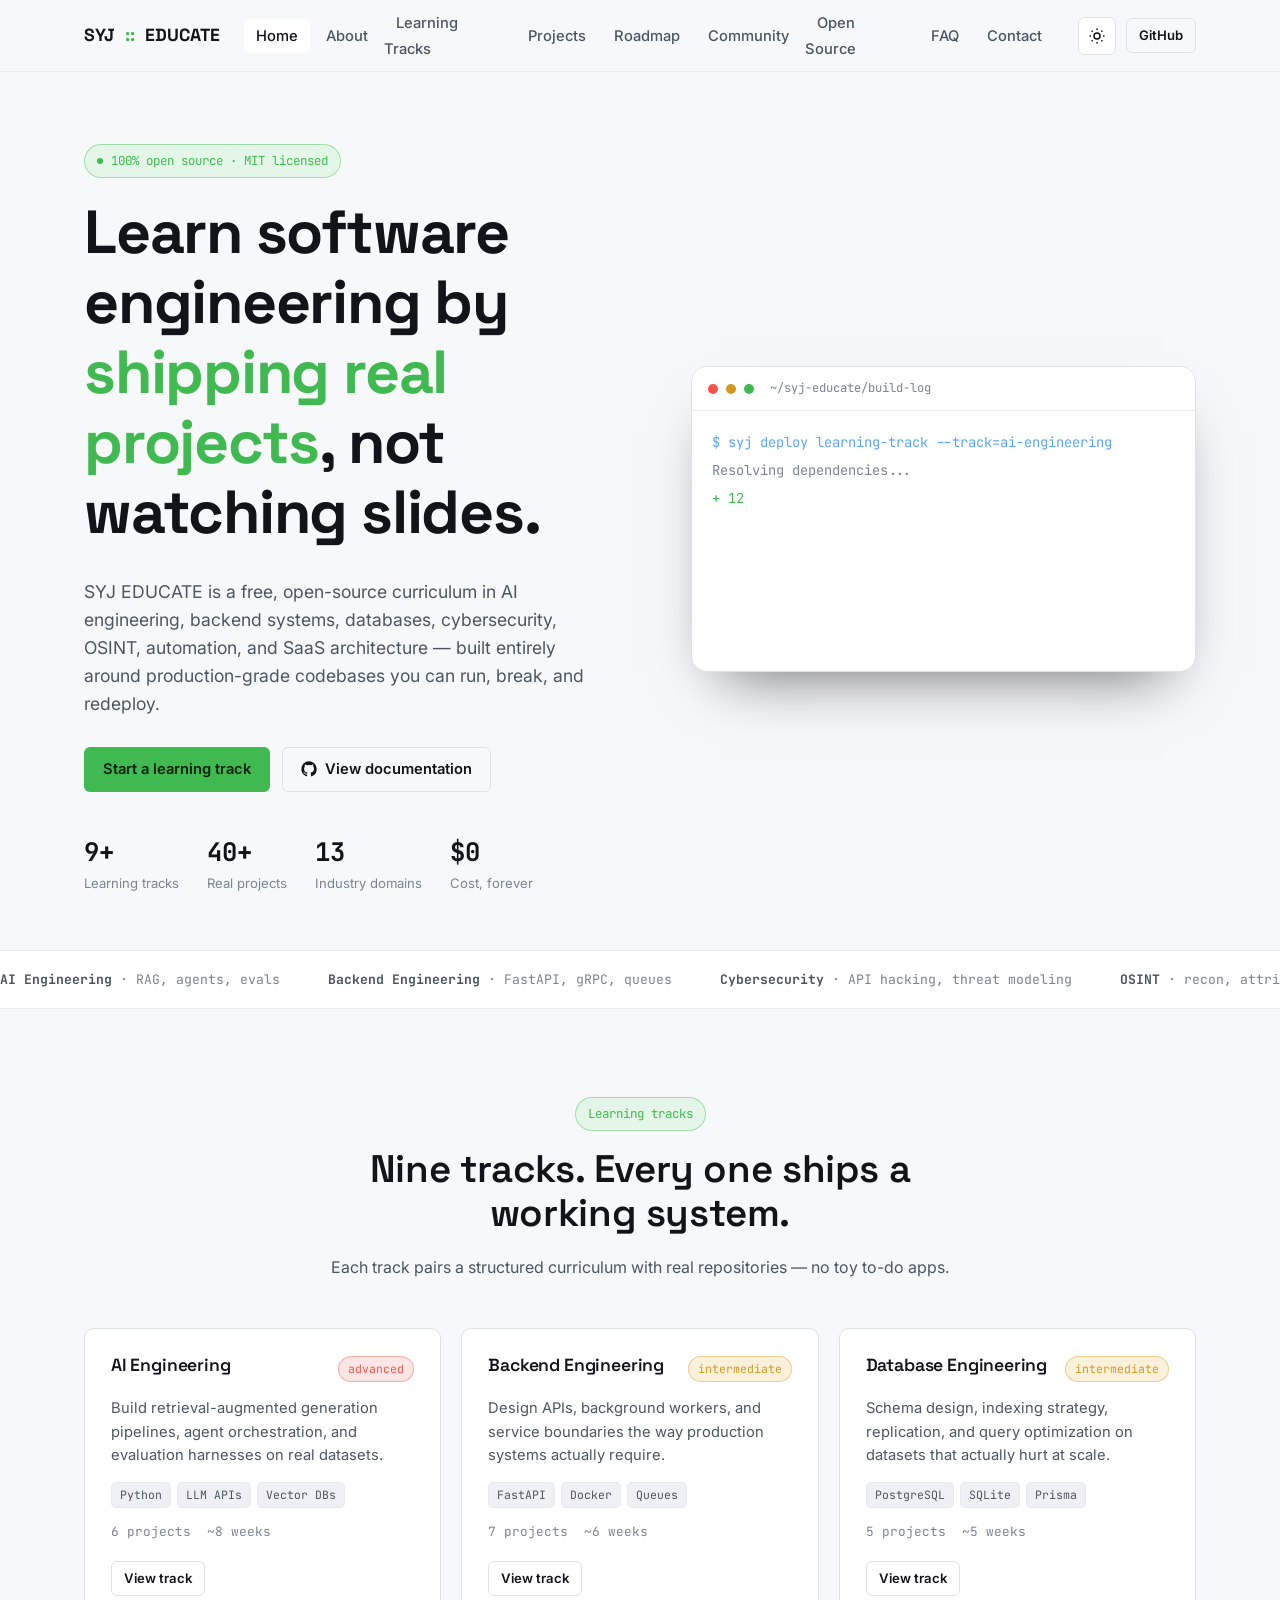
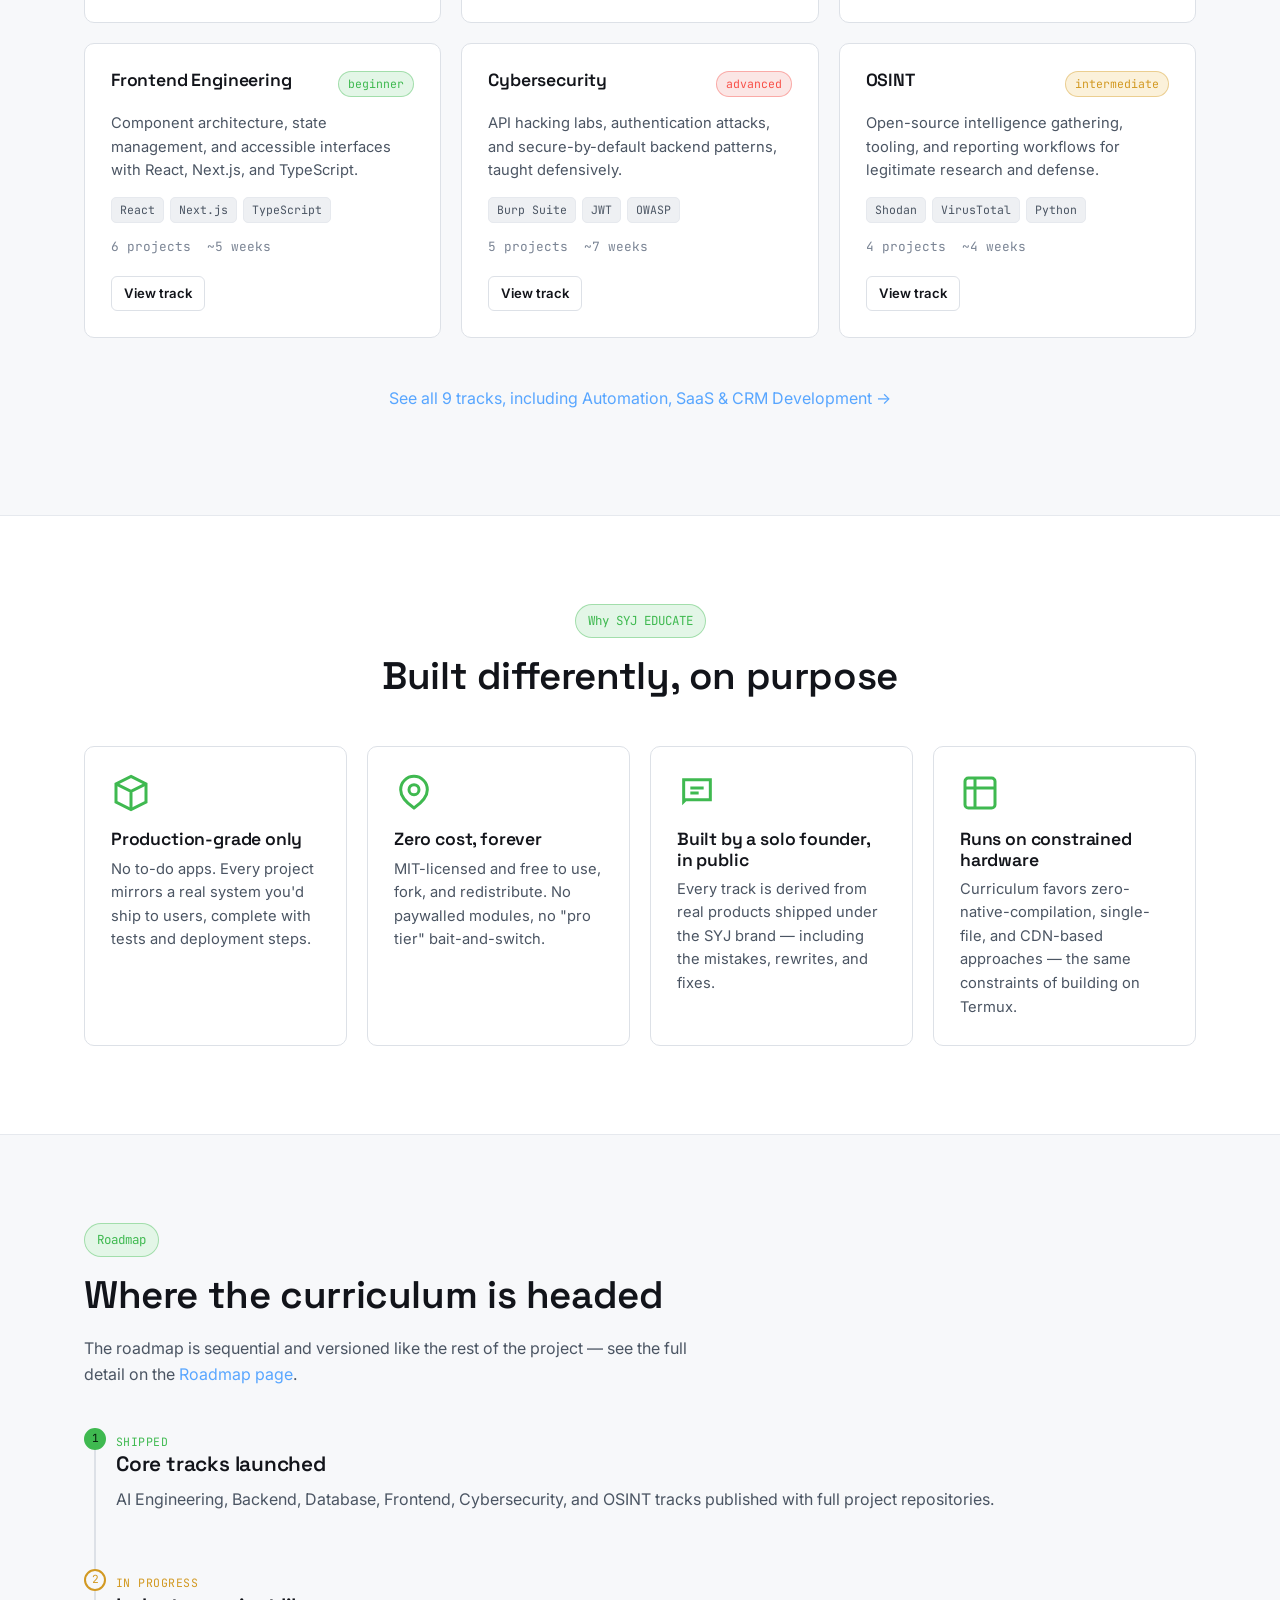
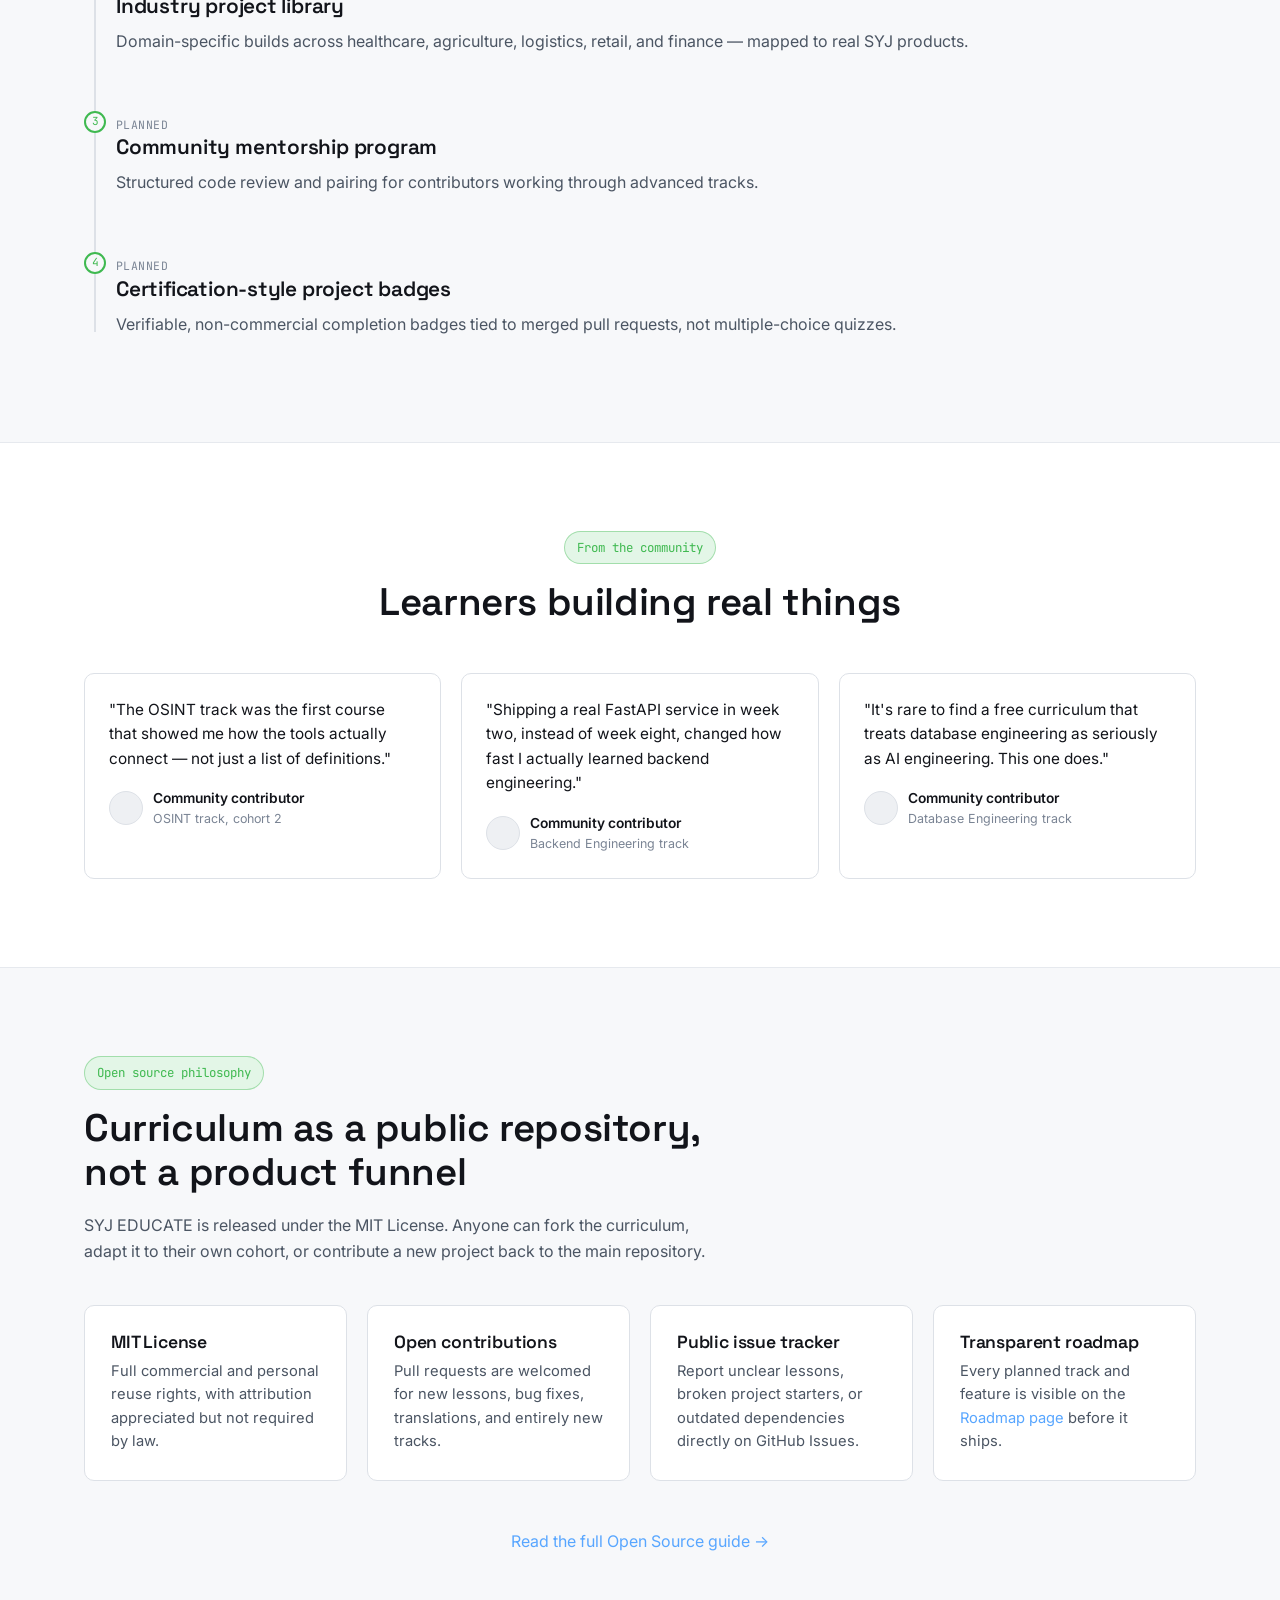
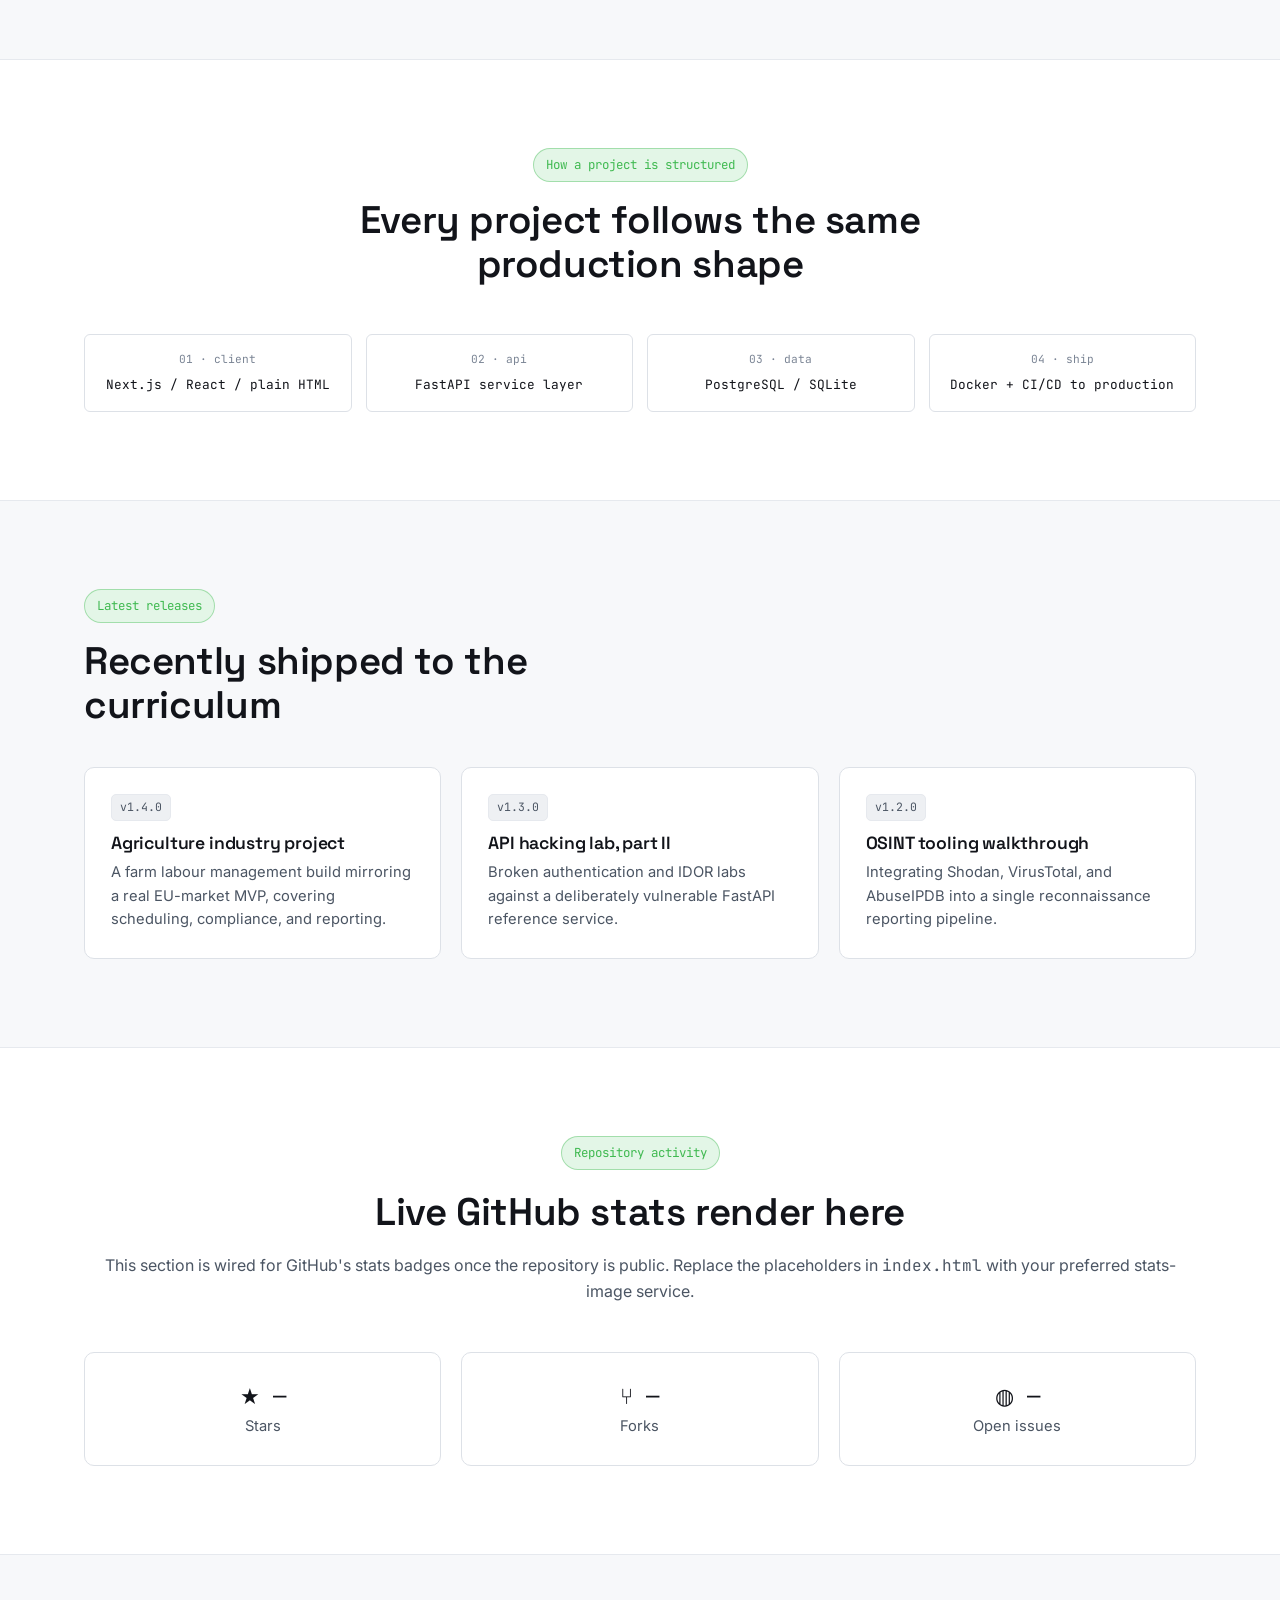
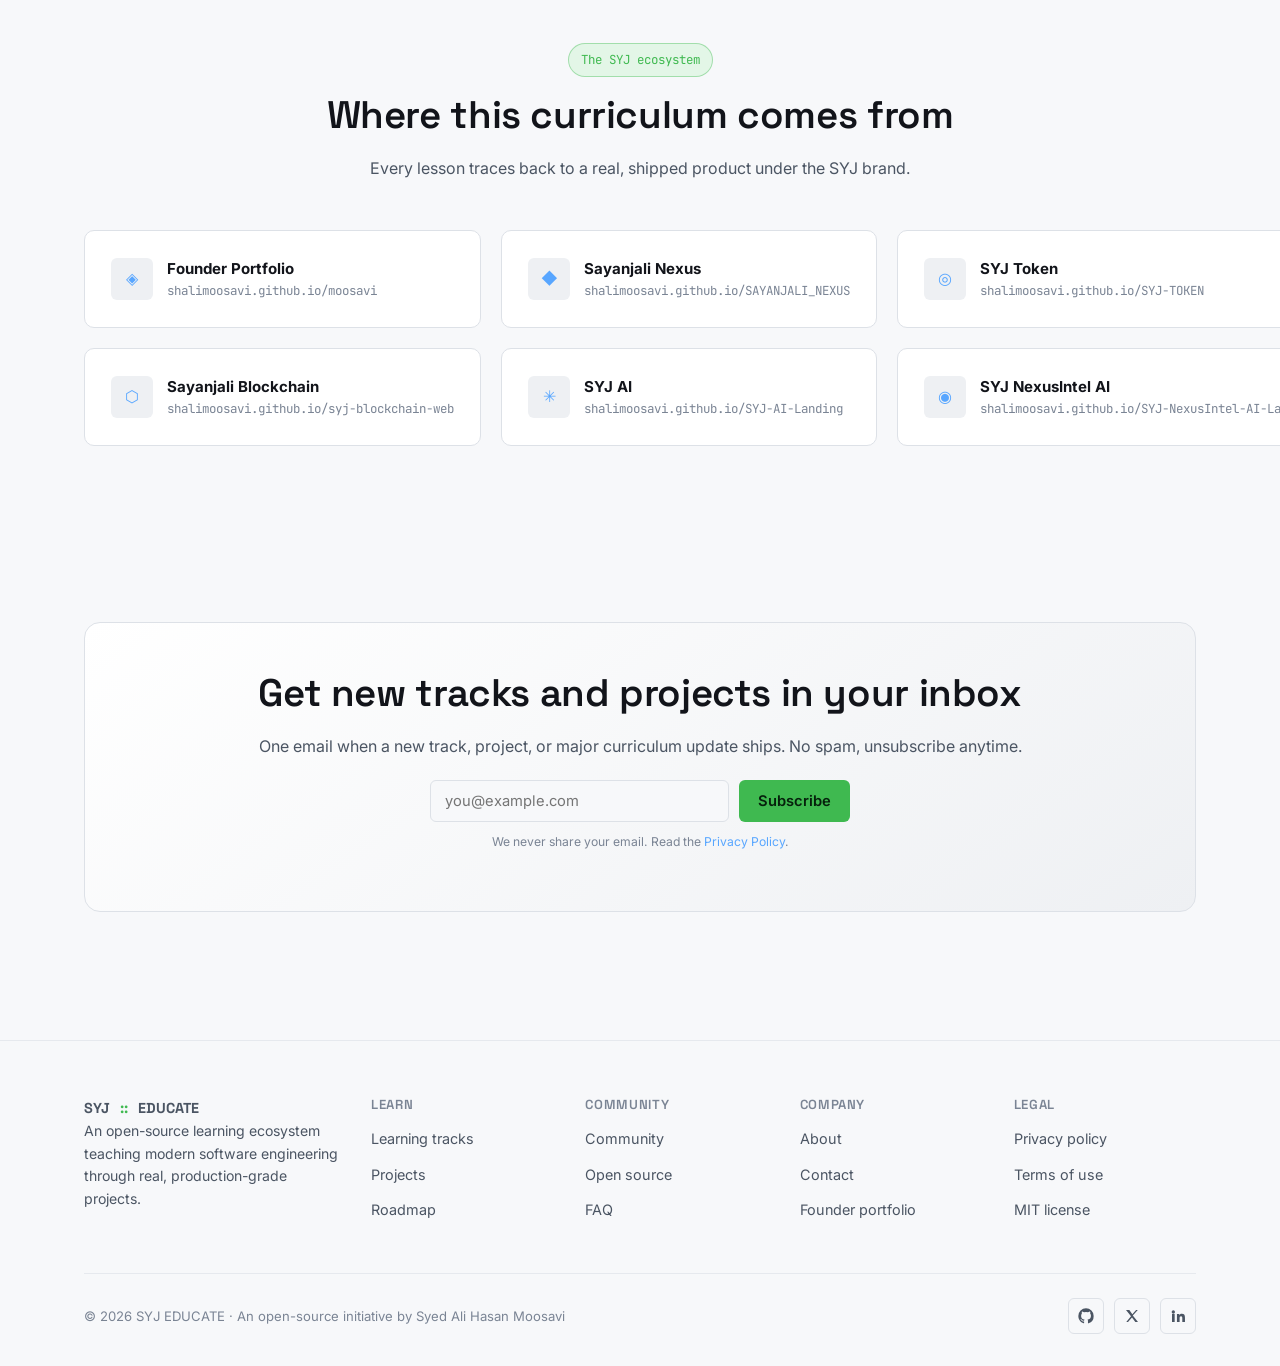
==== index.html @ 066eefa9 "Release v0.3.0 - Production website" ====
<!DOCTYPE html>
<html lang="en">
<head>
<meta charset="UTF-8">
<meta name="viewport" content="width=device-width, initial-scale=1.0">
<meta name="google-site-verification" content="RhRpM-kPpzv-uHKu5XET8z_0lpO1PIuzYQjgypyHrho" />
<title>SYJ EDUCATE — Learn Software Engineering by Building Real Projects</title>
<meta name="description" content="SYJ EDUCATE is a free, open-source learning ecosystem teaching AI engineering, backend development, databases, cybersecurity, OSINT, automation, and SaaS architecture through production-grade projects — not toy tutorials.">
<meta name="keywords" content="learn software engineering, open source education, AI engineering course, backend development tutorial, OSINT training, cybersecurity learning path, SaaS architecture, build real projects, FastAPI course, free developer education, SYJ Educate">
<meta name="author" content="Syed Ali Hasan Moosavi">
<meta name="robots" content="index, follow, max-image-preview:large">
<link rel="canonical" href="https://shalimoosavi.github.io/SYJ-EDU/">

<!-- Open Graph -->
<meta property="og:type" content="website">
<meta property="og:site_name" content="SYJ EDUCATE">
<meta property="og:title" content="SYJ EDUCATE — Learn Software Engineering by Building Real Projects">
<meta property="og:description" content="A free, open-source learning ecosystem teaching AI engineering, backend, databases, cybersecurity, OSINT, and SaaS development through production-grade projects.">
<meta property="og:url" content="https://shalimoosavi.github.io/SYJ-EDU/">
<meta property="og:image" content="https://shalimoosavi.github.io/SYJ-EDU/images/og-cover.png">
<meta property="og:image:width" content="1200">
<meta property="og:image:height" content="630">
<meta property="og:locale" content="en_US">

<!-- Twitter -->
<meta name="twitter:card" content="summary_large_image">
<meta name="twitter:title" content="SYJ EDUCATE — Learn Software Engineering by Building Real Projects">
<meta name="twitter:description" content="Free, open-source learning tracks in AI engineering, backend, cybersecurity, OSINT, and SaaS — taught through real production projects.">
<meta name="twitter:image" content="https://shalimoosavi.github.io/SYJ-EDU/images/og-cover.png">
<meta name="twitter:site" content="@SHAliMoosavi">
<meta name="twitter:creator" content="@SHAliMoosavi">

<!-- Icons / manifest -->
<link rel="icon" href="/favicon.ico" sizes="any">
<link rel="icon" href="/icons/icon.svg" type="image/svg+xml">
<link rel="apple-touch-icon" href="/icons/apple-touch-icon.png">
<link rel="manifest" href="/site.webmanifest">
<meta name="theme-color" content="#12141a">

<!-- Fonts -->
<link rel="preconnect" href="https://fonts.googleapis.com">
<link rel="preconnect" href="https://fonts.gstatic.com" crossorigin>
<link rel="stylesheet" href="https://fonts.googleapis.com/css2?family=Space+Grotesk:wght@500;600;700&family=Inter:wght@400;500;600&family=JetBrains+Mono:wght@400;500;700&display=swap">

<link rel="preload" as="style" href="/css/main.css">
<link rel="stylesheet" href="/css/main.css">

<!-- Schema.org: Organization -->
<script type="application/ld+json">
{
  "@context": "https://schema.org",
  "@type": "Organization",
  "@id": "https://shalimoosavi.github.io/SYJ-EDU/#organization",
  "name": "SYJ EDUCATE",
  "url": "https://shalimoosavi.github.io/SYJ-EDU/",
  "logo": "https://shalimoosavi.github.io/SYJ-EDU/icons/icon.svg",
  "sameAs": [
    "https://github.com/SHalimoosavi/SYJ-EDU",
    "https://github.com/SHalimoosavi",
    "https://x.com/SHAliMoosavi",
    "https://www.linkedin.com/in/shalimoosavi"
  ],
  "founder": {
    "@type": "Person",
    "name": "Syed Ali Hasan Moosavi"
  }
}
</script>

<!-- Schema.org: WebSite + SearchAction -->
<script type="application/ld+json">
{
  "@context": "https://schema.org",
  "@type": "WebSite",
  "@id": "https://shalimoosavi.github.io/SYJ-EDU/#website",
  "url": "https://shalimoosavi.github.io/SYJ-EDU/",
  "name": "SYJ EDUCATE",
  "description": "Open-source learning ecosystem teaching modern software engineering through real, production-grade projects.",
  "publisher": { "@id": "https://shalimoosavi.github.io/SYJ-EDU/#organization" },
  "potentialAction": {
    "@type": "SearchAction",
    "target": "https://shalimoosavi.github.io/SYJ-EDU/projects.html?q={search_term_string}",
    "query-input": "required name=search_term_string"
  }
}
</script>

<!-- Schema.org: EducationalOrganization -->
<script type="application/ld+json">
{
  "@context": "https://schema.org",
  "@type": "EducationalOrganization",
  "name": "SYJ EDUCATE",
  "url": "https://shalimoosavi.github.io/SYJ-EDU/",
  "description": "Free, open-source software engineering curriculum covering AI engineering, backend development, databases, cybersecurity, OSINT, automation, and SaaS architecture.",
  "sameAs": ["https://github.com/SHalimoosavi/SYJ-EDU"]
}
</script>

<!-- Schema.org: SoftwareApplication (the open-source project itself) -->
<script type="application/ld+json">
{
  "@context": "https://schema.org",
  "@type": "SoftwareApplication",
  "name": "SYJ Educate",
  "applicationCategory": "EducationalApplication",
  "operatingSystem": "Web",
  "url": "https://shalimoosavi.github.io/SYJ-EDU/",
  "license": "https://github.com/SHalimoosavi/SYJ-EDU/blob/main/LICENSE",
  "offers": { "@type": "Offer", "price": "0", "priceCurrency": "USD" },
  "isAccessibleForFree": true
}
</script>

<!-- Schema.org: BreadcrumbList -->
<script type="application/ld+json">
{
  "@context": "https://schema.org",
  "@type": "BreadcrumbList",
  "itemListElement": [
    { "@type": "ListItem", "position": 1, "name": "Home", "item": "https://shalimoosavi.github.io/SYJ-EDU/" }
  ]
}
</script>
</head>
<body>
<a href="#main" class="skip-link">Skip to content</a>

<header class="site-header">
  <div class="container nav-inner">
    <a href="index.html" class="brand">SYJ<span class="dot">::</span>EDUCATE</a>
    <nav aria-label="Primary">
      <ul class="nav-links">
        <li><a href="index.html" aria-current="page">Home</a></li>
        <li><a href="about.html">About</a></li>
        <li><a href="tracks.html">Learning Tracks</a></li>
        <li><a href="projects.html">Projects</a></li>
        <li><a href="roadmap.html">Roadmap</a></li>
        <li><a href="community.html">Community</a></li>
        <li><a href="open-source.html">Open Source</a></li>
        <li><a href="faq.html">FAQ</a></li>
        <li><a href="contact.html">Contact</a></li>
      </ul>
    </nav>
    <div class="nav-actions">
      <button class="theme-toggle" type="button" aria-pressed="false" aria-label="Toggle dark or light theme">
        <svg viewBox="0 0 24 24" fill="none" stroke="currentColor" stroke-width="2" aria-hidden="true"><circle cx="12" cy="12" r="4"/><path d="M12 2v2M12 20v2M4.9 4.9l1.4 1.4M17.7 17.7l1.4 1.4M2 12h2M20 12h2M4.9 19.1l1.4-1.4M17.7 6.3l1.4-1.4"/></svg>
      </button>
      <a class="btn btn-ghost btn-sm" href="https://github.com/SHalimoosavi/SYJ-EDU" rel="noopener">GitHub</a>
      <button class="nav-toggle" type="button" aria-label="Open menu" aria-expanded="false">
        <svg viewBox="0 0 24 24" width="20" height="20" fill="none" stroke="currentColor" stroke-width="2" aria-hidden="true"><path d="M3 6h18M3 12h18M3 18h18"/></svg>
      </button>
    </div>
  </div>
</header>

<main id="main">

  <!-- ============ HERO ============ -->
  <section class="hero">
    <div class="container hero-grid">
      <div>
        <span class="eyebrow"><span class="pulse" aria-hidden="true"></span>100% open source · MIT licensed</span>
        <h1>Learn software engineering by <span class="hl">shipping real projects</span>, not watching slides.</h1>
        <p class="hero-lede">SYJ EDUCATE is a free, open-source curriculum in AI engineering, backend systems, databases, cybersecurity, OSINT, automation, and SaaS architecture — built entirely around production-grade codebases you can run, break, and redeploy.</p>
        <div class="hero-ctas">
          <a class="btn btn-primary" href="tracks.html">Start a learning track</a>
          <a class="btn btn-ghost" href="https://github.com/SHalimoosavi/SYJ-EDU" rel="noopener">
            <svg width="16" height="16" viewBox="0 0 24 24" fill="currentColor" aria-hidden="true"><path d="M12 .5A11.5 11.5 0 0 0 .5 12c0 5.1 3.29 9.43 7.86 10.96.57.1.79-.25.79-.55v-2.14c-3.2.7-3.87-1.36-3.87-1.36-.53-1.33-1.29-1.68-1.29-1.68-1.05-.72.08-.7.08-.7 1.16.08 1.77 1.2 1.77 1.2 1.03 1.76 2.7 1.25 3.36.96.1-.75.4-1.25.73-1.54-2.55-.29-5.24-1.28-5.24-5.68 0-1.26.45-2.28 1.18-3.08-.12-.29-.51-1.46.11-3.04 0 0 .97-.31 3.18 1.18a11 11 0 0 1 5.8 0c2.2-1.49 3.17-1.18 3.17-1.18.63 1.58.24 2.75.12 3.04.74.8 1.18 1.82 1.18 3.08 0 4.41-2.69 5.38-5.26 5.67.42.36.78 1.07.78 2.16v3.2c0 .3.21.66.8.55A11.51 11.51 0 0 0 23.5 12 11.5 11.5 0 0 0 12 .5Z"/></svg>
            View documentation
          </a>
        </div>
        <div class="hero-stats">
          <div class="stat"><div class="num"><span data-count="9">0</span>+</div><div class="label">Learning tracks</div></div>
          <div class="stat"><div class="num"><span data-count="40">0</span>+</div><div class="label">Real projects</div></div>
          <div class="stat"><div class="num"><span data-count="13">0</span></div><div class="label">Industry domains</div></div>
          <div class="stat"><div class="num">$<span data-count="0">0</span></div><div class="label">Cost, forever</div></div>
        </div>
      </div>

      <div class="terminal" role="img" aria-label="Animated terminal showing a simulated build log: deploying an AI engineering learning track, adding lessons and projects, and committing production code.">
        <div class="terminal-bar">
          <span class="tdot r"></span><span class="tdot y"></span><span class="tdot g"></span>
          <span class="tpath">~/syj-educate/build-log</span>
        </div>
        <div class="terminal-body" data-terminal aria-hidden="true"></div>
      </div>
    </div>
  </section>

  <div class="marquee-wrap" aria-hidden="true">
    <div class="marquee">
      <span><strong>AI Engineering</strong> · RAG, agents, evals</span>
      <span><strong>Backend Engineering</strong> · FastAPI, gRPC, queues</span>
      <span><strong>Cybersecurity</strong> · API hacking, threat modeling</span>
      <span><strong>OSINT</strong> · recon, attribution, tooling</span>
      <span><strong>Database Engineering</strong> · PostgreSQL, indexing, replication</span>
      <span><strong>SaaS Development</strong> · billing, multi-tenancy</span>
      <span><strong>Automation</strong> · CI/CD, workflow orchestration</span>
      <span><strong>AI Engineering</strong> · RAG, agents, evals</span>
      <span><strong>Backend Engineering</strong> · FastAPI, gRPC, queues</span>
      <span><strong>Cybersecurity</strong> · API hacking, threat modeling</span>
      <span><strong>OSINT</strong> · recon, attribution, tooling</span>
      <span><strong>Database Engineering</strong> · PostgreSQL, indexing, replication</span>
      <span><strong>SaaS Development</strong> · billing, multi-tenancy</span>
      <span><strong>Automation</strong> · CI/CD, workflow orchestration</span>
    </div>
  </div>

  <!-- ============ LEARNING TRACK PREVIEW ============ -->
  <section aria-labelledby="tracks-heading">
    <div class="container">
      <div class="section-head">
        <span class="eyebrow">Learning tracks</span>
        <h2 id="tracks-heading">Nine tracks. Every one ships a working system.</h2>
        <p>Each track pairs a structured curriculum with real repositories — no toy to-do apps.</p>
      </div>
      <div class="grid grid-3">

        <article class="card track-card">
          <div class="track-top"><h3>AI Engineering</h3><span class="diff-badge diff-advanced">advanced</span></div>
          <p>Build retrieval-augmented generation pipelines, agent orchestration, and evaluation harnesses on real datasets.</p>
          <div class="tag-row"><span class="tag">Python</span><span class="tag">LLM APIs</span><span class="tag">Vector DBs</span></div>
          <div class="track-meta"><span>6 projects</span><span>~8 weeks</span></div>
          <a class="btn btn-ghost btn-sm" href="tracks.html#ai-engineering">View track</a>
        </article>

        <article class="card track-card">
          <div class="track-top"><h3>Backend Engineering</h3><span class="diff-badge diff-intermediate">intermediate</span></div>
          <p>Design APIs, background workers, and service boundaries the way production systems actually require.</p>
          <div class="tag-row"><span class="tag">FastAPI</span><span class="tag">Docker</span><span class="tag">Queues</span></div>
          <div class="track-meta"><span>7 projects</span><span>~6 weeks</span></div>
          <a class="btn btn-ghost btn-sm" href="tracks.html#backend-engineering">View track</a>
        </article>

        <article class="card track-card">
          <div class="track-top"><h3>Database Engineering</h3><span class="diff-badge diff-intermediate">intermediate</span></div>
          <p>Schema design, indexing strategy, replication, and query optimization on datasets that actually hurt at scale.</p>
          <div class="tag-row"><span class="tag">PostgreSQL</span><span class="tag">SQLite</span><span class="tag">Prisma</span></div>
          <div class="track-meta"><span>5 projects</span><span>~5 weeks</span></div>
          <a class="btn btn-ghost btn-sm" href="tracks.html#database-engineering">View track</a>
        </article>

        <article class="card track-card">
          <div class="track-top"><h3>Frontend Engineering</h3><span class="diff-badge diff-beginner">beginner</span></div>
          <p>Component architecture, state management, and accessible interfaces with React, Next.js, and TypeScript.</p>
          <div class="tag-row"><span class="tag">React</span><span class="tag">Next.js</span><span class="tag">TypeScript</span></div>
          <div class="track-meta"><span>6 projects</span><span>~5 weeks</span></div>
          <a class="btn btn-ghost btn-sm" href="tracks.html#frontend-engineering">View track</a>
        </article>

        <article class="card track-card">
          <div class="track-top"><h3>Cybersecurity</h3><span class="diff-badge diff-advanced">advanced</span></div>
          <p>API hacking labs, authentication attacks, and secure-by-default backend patterns, taught defensively.</p>
          <div class="tag-row"><span class="tag">Burp Suite</span><span class="tag">JWT</span><span class="tag">OWASP</span></div>
          <div class="track-meta"><span>5 projects</span><span>~7 weeks</span></div>
          <a class="btn btn-ghost btn-sm" href="tracks.html#cybersecurity">View track</a>
        </article>

        <article class="card track-card">
          <div class="track-top"><h3>OSINT</h3><span class="diff-badge diff-intermediate">intermediate</span></div>
          <p>Open-source intelligence gathering, tooling, and reporting workflows for legitimate research and defense.</p>
          <div class="tag-row"><span class="tag">Shodan</span><span class="tag">VirusTotal</span><span class="tag">Python</span></div>
          <div class="track-meta"><span>4 projects</span><span>~4 weeks</span></div>
          <a class="btn btn-ghost btn-sm" href="tracks.html#osint">View track</a>
        </article>

      </div>
      <p class="center mt-lg"><a href="tracks.html">See all 9 tracks, including Automation, SaaS &amp; CRM Development →</a></p>
    </div>
  </section>

  <!-- ============ FEATURE GRID ============ -->
  <section aria-labelledby="why-heading" style="background:var(--surface);border-top:1px solid var(--border-soft);border-bottom:1px solid var(--border-soft);">
    <div class="container">
      <div class="section-head">
        <span class="eyebrow">Why SYJ EDUCATE</span>
        <h2 id="why-heading">Built differently, on purpose</h2>
      </div>
      <div class="grid grid-4">
        <div class="card">
          <svg class="icon" viewBox="0 0 24 24" fill="none" stroke="currentColor" stroke-width="1.8" aria-hidden="true"><path d="M12 2l9 4.5v11L12 22l-9-4.5v-11L12 2Z"/><path d="M12 22V11M3 6.5l9 4.5 9-4.5"/></svg>
          <h3>Production-grade only</h3>
          <p>No to-do apps. Every project mirrors a real system you'd ship to users, complete with tests and deployment steps.</p>
        </div>
        <div class="card">
          <svg class="icon" viewBox="0 0 24 24" fill="none" stroke="currentColor" stroke-width="1.8" aria-hidden="true"><path d="M12 21c4.97-3.5 8-7.13 8-11a8 8 0 1 0-16 0c0 3.87 3.03 7.5 8 11Z"/><circle cx="12" cy="10" r="3"/></svg>
          <h3>Zero cost, forever</h3>
          <p>MIT-licensed and free to use, fork, and redistribute. No paywalled modules, no "pro tier" bait-and-switch.</p>
        </div>
        <div class="card">
          <svg class="icon" viewBox="0 0 24 24" fill="none" stroke="currentColor" stroke-width="1.8" aria-hidden="true"><path d="M4 4h16v12H5.2L4 17.2V4Z"/><path d="M8 9h8M8 12h5"/></svg>
          <h3>Built by a solo founder, in public</h3>
          <p>Every track is derived from real products shipped under the SYJ brand — including the mistakes, rewrites, and fixes.</p>
        </div>
        <div class="card">
          <svg class="icon" viewBox="0 0 24 24" fill="none" stroke="currentColor" stroke-width="1.8" aria-hidden="true"><path d="M9 3v18M3 9h18"/><rect x="3" y="3" width="18" height="18" rx="2"/></svg>
          <h3>Runs on constrained hardware</h3>
          <p>Curriculum favors zero-native-compilation, single-file, and CDN-based approaches — the same constraints of building on Termux.</p>
        </div>
      </div>
    </div>
  </section>

  <!-- ============ ROADMAP TIMELINE ============ -->
  <section aria-labelledby="roadmap-heading">
    <div class="container">
      <div class="section-head left">
        <span class="eyebrow">Roadmap</span>
        <h2 id="roadmap-heading">Where the curriculum is headed</h2>
        <p>The roadmap is sequential and versioned like the rest of the project — see the full detail on the <a href="roadmap.html">Roadmap page</a>.</p>
      </div>
      <div class="timeline">
        <div class="timeline-item done">
          <span class="timeline-num">1</span>
          <span class="timeline-status">Shipped</span>
          <h3>Core tracks launched</h3>
          <p>AI Engineering, Backend, Database, Frontend, Cybersecurity, and OSINT tracks published with full project repositories.</p>
        </div>
        <div class="timeline-item wip">
          <span class="timeline-num">2</span>
          <span class="timeline-status">In progress</span>
          <h3>Industry project library</h3>
          <p>Domain-specific builds across healthcare, agriculture, logistics, retail, and finance — mapped to real SYJ products.</p>
        </div>
        <div class="timeline-item todo">
          <span class="timeline-num">3</span>
          <span class="timeline-status">Planned</span>
          <h3>Community mentorship program</h3>
          <p>Structured code review and pairing for contributors working through advanced tracks.</p>
        </div>
        <div class="timeline-item todo">
          <span class="timeline-num">4</span>
          <span class="timeline-status">Planned</span>
          <h3>Certification-style project badges</h3>
          <p>Verifiable, non-commercial completion badges tied to merged pull requests, not multiple-choice quizzes.</p>
        </div>
      </div>
    </div>
  </section>

  <!-- ============ TESTIMONIALS ============ -->
  <section aria-labelledby="testimonials-heading" style="background:var(--surface);border-top:1px solid var(--border-soft);border-bottom:1px solid var(--border-soft);">
    <div class="container">
      <div class="section-head">
        <span class="eyebrow">From the community</span>
        <h2 id="testimonials-heading">Learners building real things</h2>
      </div>
      <div class="grid grid-3">
        <div class="testimonial">
          <p>"The OSINT track was the first course that showed me how the tools actually connect — not just a list of definitions."</p>
          <div class="who"><span class="avatar" aria-hidden="true"></span><div><div class="name">Community contributor</div><div class="role">OSINT track, cohort 2</div></div></div>
        </div>
        <div class="testimonial">
          <p>"Shipping a real FastAPI service in week two, instead of week eight, changed how fast I actually learned backend engineering."</p>
          <div class="who"><span class="avatar" aria-hidden="true"></span><div><div class="name">Community contributor</div><div class="role">Backend Engineering track</div></div></div>
        </div>
        <div class="testimonial">
          <p>"It's rare to find a free curriculum that treats database engineering as seriously as AI engineering. This one does."</p>
          <div class="who"><span class="avatar" aria-hidden="true"></span><div><div class="name">Community contributor</div><div class="role">Database Engineering track</div></div></div>
        </div>
      </div>
    </div>
  </section>

  <!-- ============ OPEN SOURCE PHILOSOPHY ============ -->
  <section aria-labelledby="oss-heading">
    <div class="container">
      <div class="section-head left">
        <span class="eyebrow">Open source philosophy</span>
        <h2 id="oss-heading">Curriculum as a public repository, not a product funnel</h2>
        <p class="lede">SYJ EDUCATE is released under the MIT License. Anyone can fork the curriculum, adapt it to their own cohort, or contribute a new project back to the main repository.</p>
      </div>
      <div class="grid grid-4">
        <div class="card"><h3>MIT License</h3><p>Full commercial and personal reuse rights, with attribution appreciated but not required by law.</p></div>
        <div class="card"><h3>Open contributions</h3><p>Pull requests are welcomed for new lessons, bug fixes, translations, and entirely new tracks.</p></div>
        <div class="card"><h3>Public issue tracker</h3><p>Report unclear lessons, broken project starters, or outdated dependencies directly on GitHub Issues.</p></div>
        <div class="card"><h3>Transparent roadmap</h3><p>Every planned track and feature is visible on the <a href="roadmap.html">Roadmap page</a> before it ships.</p></div>
      </div>
      <p class="center mt-lg"><a href="open-source.html">Read the full Open Source guide →</a></p>
    </div>
  </section>

  <!-- ============ PROJECT ARCHITECTURE ============ -->
  <section aria-labelledby="arch-heading" style="background:var(--surface);border-top:1px solid var(--border-soft);border-bottom:1px solid var(--border-soft);">
    <div class="container">
      <div class="section-head">
        <span class="eyebrow">How a project is structured</span>
        <h2 id="arch-heading">Every project follows the same production shape</h2>
      </div>
      <div class="arch-diagram">
        <div class="arch-node"><span class="l">01 · client</span>Next.js / React / plain HTML</div>
        <div class="arch-node"><span class="l">02 · api</span>FastAPI service layer</div>
        <div class="arch-node"><span class="l">03 · data</span>PostgreSQL / SQLite</div>
        <div class="arch-node"><span class="l">04 · ship</span>Docker + CI/CD to production</div>
      </div>
    </div>
  </section>

  <!-- ============ LATEST RELEASES ============ -->
  <section aria-labelledby="releases-heading">
    <div class="container">
      <div class="section-head left">
        <span class="eyebrow">Latest releases</span>
        <h2 id="releases-heading">Recently shipped to the curriculum</h2>
      </div>
      <div class="grid grid-3">
        <div class="card">
          <div class="tag-row" style="margin-bottom:12px;"><span class="tag">v1.4.0</span></div>
          <h3>Agriculture industry project</h3>
          <p>A farm labour management build mirroring a real EU-market MVP, covering scheduling, compliance, and reporting.</p>
        </div>
        <div class="card">
          <div class="tag-row" style="margin-bottom:12px;"><span class="tag">v1.3.0</span></div>
          <h3>API hacking lab, part II</h3>
          <p>Broken authentication and IDOR labs against a deliberately vulnerable FastAPI reference service.</p>
        </div>
        <div class="card">
          <div class="tag-row" style="margin-bottom:12px;"><span class="tag">v1.2.0</span></div>
          <h3>OSINT tooling walkthrough</h3>
          <p>Integrating Shodan, VirusTotal, and AbuseIPDB into a single reconnaissance reporting pipeline.</p>
        </div>
      </div>
    </div>
  </section>

  <!-- ============ GITHUB STATS PLACEHOLDER ============ -->
  <section aria-labelledby="stats-heading" style="background:var(--surface);border-top:1px solid var(--border-soft);border-bottom:1px solid var(--border-soft);">
    <div class="container center">
      <span class="eyebrow" id="stats-heading">Repository activity</span>
      <h2>Live GitHub stats render here</h2>
      <p class="lede" style="margin:0 auto;">This section is wired for GitHub's stats badges once the repository is public. Replace the placeholders in <code>index.html</code> with your preferred stats-image service.</p>
      <div class="grid grid-3 mt-lg">
        <div class="card center"><div class="num mono" style="font-family:var(--font-mono);font-size:1.4rem;">★ —</div><p>Stars</p></div>
        <div class="card center"><div class="num mono" style="font-family:var(--font-mono);font-size:1.4rem;">⑂ —</div><p>Forks</p></div>
        <div class="card center"><div class="num mono" style="font-family:var(--font-mono);font-size:1.4rem;">◍ —</div><p>Open issues</p></div>
      </div>
    </div>
  </section>

  <!-- ============ ECOSYSTEM LINKS ============ -->
  <section aria-labelledby="eco-heading">
    <div class="container">
      <div class="section-head">
        <span class="eyebrow">The SYJ ecosystem</span>
        <h2 id="eco-heading">Where this curriculum comes from</h2>
        <p>Every lesson traces back to a real, shipped product under the SYJ brand.</p>
      </div>
      <div class="grid eco-grid">
        <a class="card eco-card" href="https://shalimoosavi.github.io/moosavi/" rel="noopener">
          <span class="badge" aria-hidden="true">◈</span>
          <span class="meta"><strong>Founder Portfolio</strong><span>shalimoosavi.github.io/moosavi</span></span>
        </a>
        <a class="card eco-card" href="https://shalimoosavi.github.io/SAYANJALI_NEXUS/" rel="noopener">
          <span class="badge" aria-hidden="true">◆</span>
          <span class="meta"><strong>Sayanjali Nexus</strong><span>shalimoosavi.github.io/SAYANJALI_NEXUS</span></span>
        </a>
        <a class="card eco-card" href="https://shalimoosavi.github.io/SYJ-TOKEN/" rel="noopener">
          <span class="badge" aria-hidden="true">◎</span>
          <span class="meta"><strong>SYJ Token</strong><span>shalimoosavi.github.io/SYJ-TOKEN</span></span>
        </a>
        <a class="card eco-card" href="https://shalimoosavi.github.io/syj-blockchain-web/" rel="noopener">
          <span class="badge" aria-hidden="true">⬡</span>
          <span class="meta"><strong>Sayanjali Blockchain</strong><span>shalimoosavi.github.io/syj-blockchain-web</span></span>
        </a>
        <a class="card eco-card" href="https://shalimoosavi.github.io/SYJ-AI-Landing/" rel="noopener">
          <span class="badge" aria-hidden="true">✳</span>
          <span class="meta"><strong>SYJ AI</strong><span>shalimoosavi.github.io/SYJ-AI-Landing</span></span>
        </a>
        <a class="card eco-card" href="https://shalimoosavi.github.io/SYJ-NexusIntel-AI-Landing/" rel="noopener">
          <span class="badge" aria-hidden="true">◉</span>
          <span class="meta"><strong>SYJ NexusIntel AI</strong><span>shalimoosavi.github.io/SYJ-NexusIntel-AI-Landing</span></span>
        </a>
      </div>
    </div>
  </section>

  <!-- ============ NEWSLETTER ============ -->
  <section aria-labelledby="newsletter-heading">
    <div class="container">
      <div class="newsletter">
        <h2 id="newsletter-heading">Get new tracks and projects in your inbox</h2>
        <p>One email when a new track, project, or major curriculum update ships. No spam, unsubscribe anytime.</p>
        <form class="newsletter-form" data-static-form aria-label="Newsletter signup">
          <label class="visually-hidden" for="newsletter-email">Email address</label>
          <input type="email" id="newsletter-email" name="email" placeholder="you@example.com" required autocomplete="email">
          <button class="btn btn-primary" type="submit">Subscribe</button>
        </form>
        <p class="form-note" data-form-status>We never share your email. Read the <a href="privacy.html">Privacy Policy</a>.</p>
      </div>
    </div>
  </section>

</main>

<!-- FAQPage schema for AEO/GEO — answers appear verbatim in the visible FAQ below -->
<script type="application/ld+json">
{
  "@context": "https://schema.org",
  "@type": "FAQPage",
  "mainEntity": [
    {
      "@type": "Question",
      "name": "Is SYJ EDUCATE really free?",
      "acceptedAnswer": { "@type": "Answer", "text": "Yes. SYJ EDUCATE is released under the MIT License and every learning track, project, and lesson is free to use, fork, and redistribute, with no paid tiers." }
    },
    {
      "@type": "Question",
      "name": "Do I need prior experience to start?",
      "acceptedAnswer": { "@type": "Answer", "text": "Frontend Engineering and several industry projects are beginner-friendly, while tracks like AI Engineering and Cybersecurity assume working knowledge of Python and basic web concepts. Each track lists its difficulty and prerequisites." }
    },
    {
      "@type": "Question",
      "name": "What makes these projects different from typical coding tutorials?",
      "acceptedAnswer": { "@type": "Answer", "text": "Every project mirrors a production system that was actually shipped under the SYJ brand, complete with real architecture, deployment steps, and known trade-offs, rather than an isolated toy example." }
    }
  ]
}
</script>

<footer class="site-footer">
  <div class="container">
    <div class="footer-grid">
      <div class="footer-col footer-brand">
        <a href="index.html" class="brand">SYJ<span class="dot">::</span>EDUCATE</a>
        <p>An open-source learning ecosystem teaching modern software engineering through real, production-grade projects.</p>
      </div>
      <div class="footer-col">
        <h3>Learn</h3>
        <ul>
          <li><a href="tracks.html">Learning tracks</a></li>
          <li><a href="projects.html">Projects</a></li>
          <li><a href="roadmap.html">Roadmap</a></li>
        </ul>
      </div>
      <div class="footer-col">
        <h3>Community</h3>
        <ul>
          <li><a href="community.html">Community</a></li>
          <li><a href="open-source.html">Open source</a></li>
          <li><a href="faq.html">FAQ</a></li>
        </ul>
      </div>
      <div class="footer-col">
        <h3>Company</h3>
        <ul>
          <li><a href="about.html">About</a></li>
          <li><a href="contact.html">Contact</a></li>
          <li><a href="https://shalimoosavi.github.io/moosavi/" rel="noopener">Founder portfolio</a></li>
        </ul>
      </div>
      <div class="footer-col">
        <h3>Legal</h3>
        <ul>
          <li><a href="privacy.html">Privacy policy</a></li>
          <li><a href="terms.html">Terms of use</a></li>
          <li><a href="https://github.com/SHalimoosavi/SYJ-EDU/blob/main/LICENSE" rel="noopener">MIT license</a></li>
        </ul>
      </div>
    </div>
    <div class="footer-bottom">
      <p>&copy; <span data-year>2026</span> SYJ EDUCATE · An open-source initiative by Syed Ali Hasan Moosavi</p>
      <div class="social-row">
        <a href="https://github.com/SHalimoosavi" rel="noopener" aria-label="GitHub"><svg width="16" height="16" viewBox="0 0 24 24" fill="currentColor" aria-hidden="true"><path d="M12 .5A11.5 11.5 0 0 0 .5 12c0 5.1 3.29 9.43 7.86 10.96.57.1.79-.25.79-.55v-2.14c-3.2.7-3.87-1.36-3.87-1.36-.53-1.33-1.29-1.68-1.29-1.68-1.05-.72.08-.7.08-.7 1.16.08 1.77 1.2 1.77 1.2 1.03 1.76 2.7 1.25 3.36.96.1-.75.4-1.25.73-1.54-2.55-.29-5.24-1.28-5.24-5.68 0-1.26.45-2.28 1.18-3.08-.12-.29-.51-1.46.11-3.04 0 0 .97-.31 3.18 1.18a11 11 0 0 1 5.8 0c2.2-1.49 3.17-1.18 3.17-1.18.63 1.58.24 2.75.12 3.04.74.8 1.18 1.82 1.18 3.08 0 4.41-2.69 5.38-5.26 5.67.42.36.78 1.07.78 2.16v3.2c0 .3.21.66.8.55A11.51 11.51 0 0 0 23.5 12 11.5 11.5 0 0 0 12 .5Z"/></svg></a>
        <a href="https://x.com/SHAliMoosavi" rel="noopener" aria-label="X (Twitter)"><svg width="16" height="16" viewBox="0 0 24 24" fill="currentColor" aria-hidden="true"><path d="M3 3l7.5 9.5L3.4 21H6l6-6.8L17 21h4l-7.8-9.9L20.7 3h-2.6l-5.6 6.3L8 3H3Z"/></svg></a>
        <a href="https://www.linkedin.com/in/shalimoosavi" rel="noopener" aria-label="LinkedIn"><svg width="16" height="16" viewBox="0 0 24 24" fill="currentColor" aria-hidden="true"><path d="M4.98 3.5a2.5 2.5 0 1 1 0 5 2.5 2.5 0 0 1 0-5ZM3 9h4v12H3V9Zm7 0h3.8v1.7h.1c.53-.98 1.83-2 3.77-2 4.03 0 4.77 2.5 4.77 5.76V21h-4v-5.6c0-1.34-.02-3.06-1.87-3.06-1.87 0-2.16 1.46-2.16 2.96V21h-4V9Z"/></svg></a>
      </div>
    </div>
  </div>
</footer>

<script src="/js/main.js" defer></script>
</body>
</html>
---- css/main.css ----
/* ==========================================================================
   SYJ EDUCATE — Design System
   Signature concept: the "build log" — this platform teaches by shipping
   real commits, so the visual language borrows from git diffs and terminal
   output (+add green / -remove red / amber in-progress) instead of a
   generic SaaS palette.
   ========================================================================== */

:root {
  /* ---- Color tokens ---- */
  --ink: #12141a;
  --ink-raised: #171b23;
  --surface: #1c212b;
  --surface-2: #232a36;
  --border: #2b3240;
  --border-soft: #232936;

  --text: #eaecef;
  --text-muted: #9aa4b2;
  --text-faint: #626c7a;

  --add: #3fb950;      /* shipped / correct / go */
  --add-dim: #1c3a24;
  --remove: #f85149;   /* hard / breaking / stop */
  --remove-dim: #3a1e1c;
  --focus: #58a6ff;     /* links / in-progress */
  --focus-dim: #17263c;
  --warn: #d29922;      /* advanced / caution */
  --warn-dim: #332707;

  --radius-sm: 6px;
  --radius-md: 10px;
  --radius-lg: 16px;

  --font-display: "Space Grotesk", "Segoe UI", sans-serif;
  --font-body: "Inter", "Segoe UI", sans-serif;
  --font-mono: "JetBrains Mono", "SFMono-Regular", Consolas, monospace;

  --container: 1160px;
  --nav-h: 72px;
}

:root[data-theme="light"] {
  --ink: #f7f8fa;
  --ink-raised: #ffffff;
  --surface: #ffffff;
  --surface-2: #eef0f3;
  --border: #dde1e7;
  --border-soft: #e6e9ee;

  --text: #12141a;
  --text-muted: #4b5563;
  --text-faint: #7a8494;

  --add-dim: #e3f6e7;
  --remove-dim: #fbe6e5;
  --focus-dim: #e6f0ff;
  --warn-dim: #fbf1da;
}

*, *::before, *::after { box-sizing: border-box; }
html { scroll-behavior: smooth; }
@media (prefers-reduced-motion: reduce) {
  html { scroll-behavior: auto; }
  *, *::before, *::after { animation-duration: 0.001ms !important; animation-iteration-count: 1 !important; transition-duration: 0.001ms !important; scroll-behavior: auto !important; }
}

body {
  margin: 0;
  background: var(--ink);
  color: var(--text);
  font-family: var(--font-body);
  font-size: 16px;
  line-height: 1.6;
  -webkit-font-smoothing: antialiased;
  transition: background 0.25s ease, color 0.25s ease;
}

h1, h2, h3, h4 {
  font-family: var(--font-display);
  font-weight: 600;
  line-height: 1.15;
  letter-spacing: -0.01em;
  margin: 0 0 0.5em;
}
h1 { font-size: clamp(2.4rem, 5vw, 3.8rem); font-weight: 700; letter-spacing: -0.02em; }
h2 { font-size: clamp(1.7rem, 3.4vw, 2.4rem); }
h3 { font-size: 1.3rem; }
p { margin: 0 0 1em; color: var(--text-muted); }
a { color: var(--focus); text-decoration: none; }
a:hover { text-decoration: underline; }
code, .mono { font-family: var(--font-mono); }

img, svg { max-width: 100%; display: block; }

.container { max-width: var(--container); margin: 0 auto; padding: 0 24px; }

/* ---- Skip link / a11y ---- */
.skip-link {
  position: absolute; left: -999px; top: 0; z-index: 1000;
  background: var(--add); color: #06210c; padding: 12px 18px;
  border-radius: 0 0 8px 0; font-weight: 600;
}
.skip-link:focus { left: 0; }

:focus-visible {
  outline: 2px solid var(--focus);
  outline-offset: 3px;
  border-radius: 4px;
}

.visually-hidden {
  position: absolute; width: 1px; height: 1px; padding: 0; margin: -1px;
  overflow: hidden; clip: rect(0,0,0,0); white-space: nowrap; border: 0;
}

/* ==========================================================================
   Navigation
   ========================================================================== */
.site-header {
  position: sticky; top: 0; z-index: 100;
  height: var(--nav-h);
  display: flex; align-items: center;
  background: color-mix(in srgb, var(--ink) 85%, transparent);
  backdrop-filter: blur(10px);
  border-bottom: 1px solid var(--border-soft);
}
.nav-inner { display: flex; align-items: center; justify-content: space-between; width: 100%; gap: 24px; }
.brand { display: flex; align-items: center; gap: 10px; font-family: var(--font-display); font-weight: 700; font-size: 1.1rem; color: var(--text); }
.brand:hover { text-decoration: none; }
.brand .dot { color: var(--add); }
.nav-links { display: flex; align-items: center; gap: 4px; list-style: none; margin: 0; padding: 0; }
.nav-links a {
  color: var(--text-muted); font-size: 0.92rem; font-weight: 500;
  padding: 8px 12px; border-radius: var(--radius-sm);
}
.nav-links a:hover, .nav-links a[aria-current="page"] { color: var(--text); background: var(--surface); text-decoration: none; }
.nav-actions { display: flex; align-items: center; gap: 10px; }
.nav-toggle { display: none; }

.btn {
  display: inline-flex; align-items: center; gap: 8px;
  font-family: var(--font-body); font-weight: 600; font-size: 0.92rem;
  padding: 10px 18px; border-radius: var(--radius-sm);
  border: 1px solid transparent; cursor: pointer; white-space: nowrap;
}
.btn:hover { text-decoration: none; }
.btn-primary { background: var(--add); color: #06210c; }
.btn-primary:hover { background: #4fd160; }
.btn-ghost { background: transparent; color: var(--text); border-color: var(--border); }
.btn-ghost:hover { background: var(--surface); }
.btn-sm { padding: 6px 12px; font-size: 0.82rem; }

.theme-toggle {
  width: 38px; height: 38px; display: grid; place-items: center;
  border-radius: var(--radius-sm); border: 1px solid var(--border);
  background: var(--surface); color: var(--text); cursor: pointer;
}
.theme-toggle svg { width: 18px; height: 18px; }

/* ==========================================================================
   Hero
   ========================================================================== */
.hero { padding: 72px 0 56px; position: relative; overflow: hidden; }
.hero-grid { display: grid; grid-template-columns: 1.05fr 0.95fr; gap: 48px; align-items: center; }
.eyebrow {
  display: inline-flex; align-items: center; gap: 8px;
  font-family: var(--font-mono); font-size: 0.78rem; color: var(--add);
  background: var(--add-dim); border: 1px solid color-mix(in srgb, var(--add) 40%, transparent);
  padding: 6px 12px; border-radius: 999px; margin-bottom: 20px;
}
.eyebrow .pulse { width: 6px; height: 6px; border-radius: 50%; background: var(--add); animation: pulse 2s infinite; }
@keyframes pulse { 0%,100% { opacity: 1; } 50% { opacity: 0.3; } }

.hero h1 span.hl { color: var(--add); }
.hero-lede { font-size: 1.1rem; max-width: 46ch; }
.hero-ctas { display: flex; flex-wrap: wrap; gap: 12px; margin-top: 28px; }
.hero-stats { display: flex; gap: 28px; margin-top: 40px; flex-wrap: wrap; }
.stat .num { font-family: var(--font-mono); font-size: 1.6rem; font-weight: 700; color: var(--text); }
.stat .label { font-size: 0.82rem; color: var(--text-faint); }

/* Terminal signature element */
.terminal {
  background: var(--ink-raised); border: 1px solid var(--border);
  border-radius: var(--radius-lg); overflow: hidden;
  box-shadow: 0 30px 60px -30px rgba(0,0,0,0.6);
}
.terminal-bar {
  display: flex; align-items: center; gap: 8px; padding: 12px 16px;
  border-bottom: 1px solid var(--border-soft); background: var(--surface);
}
.terminal-bar .tdot { width: 10px; height: 10px; border-radius: 50%; }
.tdot.r { background: var(--remove); } .tdot.y { background: var(--warn); } .tdot.g { background: var(--add); }
.terminal-bar .tpath { margin-left: 8px; font-family: var(--font-mono); font-size: 0.76rem; color: var(--text-faint); }
.terminal-body { padding: 20px; font-family: var(--font-mono); font-size: 0.86rem; min-height: 260px; }
.terminal-body .line { margin-bottom: 6px; white-space: pre-wrap; }
.terminal-body .add { color: var(--add); }
.terminal-body .rem { color: var(--remove); }
.terminal-body .muted { color: var(--text-faint); }
.terminal-body .cmd { color: var(--focus); }
.caret { display: inline-block; width: 7px; height: 1em; background: var(--add); vertical-align: text-bottom; animation: blink 1s steps(1) infinite; }
@keyframes blink { 50% { opacity: 0; } }

/* ==========================================================================
   Marquee
   ========================================================================== */
.marquee-wrap { border-top: 1px solid var(--border-soft); border-bottom: 1px solid var(--border-soft); overflow: hidden; padding: 18px 0; background: var(--surface); }
.marquee { display: flex; gap: 48px; width: max-content; animation: scroll 28s linear infinite; }
.marquee span { font-family: var(--font-mono); font-size: 0.82rem; color: var(--text-faint); white-space: nowrap; }
.marquee span strong { color: var(--text-muted); }
@keyframes scroll { from { transform: translateX(0); } to { transform: translateX(-50%); } }

/* ==========================================================================
   Sections
   ========================================================================== */
section { padding: 88px 0; }
.section-head { max-width: 640px; margin: 0 auto 48px; text-align: center; }
.section-head.left { text-align: left; margin: 0 0 40px; }
.section-head .eyebrow { margin-bottom: 16px; }

.grid { display: grid; gap: 20px; }
.grid-3 { grid-template-columns: repeat(3, 1fr); }
.grid-4 { grid-template-columns: repeat(4, 1fr); }
.grid-2 { grid-template-columns: repeat(2, 1fr); }

.card {
  background: var(--surface); border: 1px solid var(--border);
  border-radius: var(--radius-md); padding: 26px; transition: border-color 0.2s ease, transform 0.2s ease;
}
.card:hover { border-color: color-mix(in srgb, var(--add) 45%, var(--border)); transform: translateY(-2px); }
.card .icon { width: 40px; height: 40px; margin-bottom: 16px; color: var(--add); }
.card h3 { margin-bottom: 8px; font-size: 1.1rem; }
.card p { font-size: 0.92rem; margin-bottom: 0; }

/* Track cards */
.track-card { display: flex; flex-direction: column; gap: 14px; }
.track-top { display: flex; align-items: center; justify-content: space-between; }
.diff-badge {
  font-family: var(--font-mono); font-size: 0.72rem; padding: 3px 9px; border-radius: 999px;
  border: 1px solid transparent;
}
.diff-beginner { color: var(--add); background: var(--add-dim); border-color: color-mix(in srgb, var(--add) 40%, transparent); }
.diff-intermediate { color: var(--warn); background: var(--warn-dim); border-color: color-mix(in srgb, var(--warn) 40%, transparent); }
.diff-advanced { color: var(--remove); background: var(--remove-dim); border-color: color-mix(in srgb, var(--remove) 40%, transparent); }
.tag-row { display: flex; flex-wrap: wrap; gap: 6px; }
.tag { font-family: var(--font-mono); font-size: 0.72rem; color: var(--text-muted); background: var(--surface-2); border: 1px solid var(--border-soft); padding: 3px 8px; border-radius: 5px; }
.track-meta { display: flex; gap: 16px; font-size: 0.8rem; color: var(--text-faint); font-family: var(--font-mono); }
.track-card .btn { margin-top: 4px; align-self: flex-start; }

/* Roadmap timeline (genuinely sequential -> numbering is meaningful) */
.timeline { position: relative; padding-left: 32px; }
.timeline::before { content: ""; position: absolute; left: 10px; top: 6px; bottom: 6px; width: 2px; background: var(--border); }
.timeline-item { position: relative; padding-bottom: 40px; }
.timeline-item:last-child { padding-bottom: 0; }
.timeline-num {
  position: absolute; left: -32px; top: 0; width: 22px; height: 22px; border-radius: 50%;
  background: var(--ink); border: 2px solid var(--add); color: var(--add);
  font-family: var(--font-mono); font-size: 0.7rem; display: grid; place-items: center;
}
.timeline-item.done .timeline-num { background: var(--add); color: #06210c; }
.timeline-item.wip .timeline-num { border-color: var(--warn); color: var(--warn); }
.timeline-status { font-family: var(--font-mono); font-size: 0.72rem; text-transform: uppercase; letter-spacing: 0.04em; }
.timeline-item.done .timeline-status { color: var(--add); }
.timeline-item.wip .timeline-status { color: var(--warn); }
.timeline-item.todo .timeline-status { color: var(--text-faint); }

/* Testimonials */
.testimonial { background: var(--surface); border: 1px solid var(--border); border-radius: var(--radius-md); padding: 24px; }
.testimonial p { color: var(--text); font-size: 0.96rem; }
.testimonial .who { display: flex; align-items: center; gap: 10px; margin-top: 16px; }
.avatar { width: 34px; height: 34px; border-radius: 50%; background: var(--surface-2); border: 1px solid var(--border); }
.who .name { font-size: 0.86rem; font-weight: 600; color: var(--text); }
.who .role { font-size: 0.78rem; color: var(--text-faint); }

/* Architecture diagram */
.arch-diagram { display: grid; grid-template-columns: repeat(4, 1fr); gap: 14px; }
.arch-node { background: var(--surface); border: 1px solid var(--border); border-radius: var(--radius-sm); padding: 16px; text-align: center; font-family: var(--font-mono); font-size: 0.8rem; }
.arch-node .l { display: block; color: var(--text-faint); font-size: 0.7rem; margin-bottom: 6px; }

/* Ecosystem links */
.eco-grid { grid-template-columns: repeat(3, 1fr); }
.eco-card { display: flex; align-items: center; gap: 14px; }
.eco-card .badge { width: 42px; height: 42px; border-radius: var(--radius-sm); background: var(--surface-2); display: grid; place-items: center; color: var(--focus); flex-shrink: 0; }
.eco-card .meta { min-width: 0; }
.eco-card .meta strong { display: block; font-size: 0.94rem; color: var(--text); }
.eco-card .meta span { font-size: 0.78rem; color: var(--text-faint); font-family: var(--font-mono); overflow: hidden; text-overflow: ellipsis; white-space: nowrap; display: block; }

/* FAQ (question-answer, structured for AEO/GEO) */
.faq-item { border-bottom: 1px solid var(--border-soft); }
.faq-q {
  width: 100%; text-align: left; background: none; border: none; color: var(--text);
  font-family: var(--font-display); font-size: 1.02rem; font-weight: 600;
  padding: 20px 0; cursor: pointer; display: flex; justify-content: space-between; gap: 16px; align-items: center;
}
.faq-q .chev { transition: transform 0.2s ease; color: var(--text-faint); flex-shrink: 0; }
.faq-item[open] .faq-q .chev { transform: rotate(180deg); }
.faq-a { padding: 0 0 20px; color: var(--text-muted); font-size: 0.95rem; max-width: 68ch; }
.faq-item summary::-webkit-details-marker { display: none; }
.faq-item summary { list-style: none; }

/* Newsletter */
.newsletter { background: linear-gradient(145deg, var(--surface), var(--surface-2)); border: 1px solid var(--border); border-radius: var(--radius-lg); padding: 48px; text-align: center; }
.newsletter-form { display: flex; gap: 10px; max-width: 420px; margin: 20px auto 0; }
.newsletter-form input {
  flex: 1; padding: 11px 14px; border-radius: var(--radius-sm); border: 1px solid var(--border);
  background: var(--ink); color: var(--text); font-family: var(--font-body); font-size: 0.92rem;
}
.form-note { font-size: 0.76rem; color: var(--text-faint); margin-top: 10px; }

/* Generic forms (contact) */
.form-field { margin-bottom: 18px; text-align: left; }
.form-field label { display: block; font-size: 0.86rem; font-weight: 600; margin-bottom: 6px; color: var(--text); }
.form-field input, .form-field textarea, .form-field select {
  width: 100%; padding: 11px 14px; border-radius: var(--radius-sm); border: 1px solid var(--border);
  background: var(--ink-raised); color: var(--text); font-family: var(--font-body); font-size: 0.94rem;
}
.form-field textarea { resize: vertical; min-height: 130px; }
.form-hint { font-size: 0.78rem; color: var(--text-faint); margin-top: 4px; }

/* Breadcrumbs */
.breadcrumbs { font-family: var(--font-mono); font-size: 0.8rem; color: var(--text-faint); margin-bottom: 20px; }
.breadcrumbs a { color: var(--text-faint); }
.breadcrumbs .sep { margin: 0 6px; }
.breadcrumbs .current { color: var(--text-muted); }

.page-hero { padding: 56px 0 40px; border-bottom: 1px solid var(--border-soft); }
.page-hero p.lede { max-width: 60ch; font-size: 1.05rem; }

/* Table of contents (docs-style pages) */
.toc { background: var(--surface); border: 1px solid var(--border); border-radius: var(--radius-md); padding: 20px 24px; margin-bottom: 32px; }
.toc h2 { font-size: 0.9rem; text-transform: uppercase; letter-spacing: 0.05em; color: var(--text-faint); margin-bottom: 10px; }
.toc ol { margin: 0; padding-left: 20px; font-size: 0.92rem; }
.toc li { margin-bottom: 6px; }

.prose h2 { margin-top: 2.2em; }
.prose h3 { margin-top: 1.6em; }
.prose ul, .prose ol { color: var(--text-muted); }
.prose li { margin-bottom: 0.4em; }

/* Footer */
.site-footer { border-top: 1px solid var(--border-soft); padding: 56px 0 32px; margin-top: 40px; }
.footer-grid { display: grid; grid-template-columns: 1.4fr repeat(4, 1fr); gap: 32px; margin-bottom: 40px; }
.footer-col h3 { font-size: 0.82rem; text-transform: uppercase; letter-spacing: 0.05em; color: var(--text-faint); margin-bottom: 14px; }
.footer-col ul { list-style: none; margin: 0; padding: 0; }
.footer-col li { margin-bottom: 10px; }
.footer-col a { color: var(--text-muted); font-size: 0.9rem; }
.footer-col a:hover { color: var(--text); }
.footer-brand p { max-width: 32ch; font-size: 0.88rem; }
.footer-bottom { display: flex; justify-content: space-between; align-items: center; flex-wrap: wrap; gap: 12px; padding-top: 24px; border-top: 1px solid var(--border-soft); }
.footer-bottom p { margin: 0; font-size: 0.82rem; color: var(--text-faint); }
.social-row { display: flex; gap: 10px; }
.social-row a { width: 36px; height: 36px; display: grid; place-items: center; border: 1px solid var(--border); border-radius: var(--radius-sm); color: var(--text-muted); }
.social-row a:hover { color: var(--text); border-color: var(--focus); }

/* 404 */
.error-page { min-height: 70vh; display: grid; place-items: center; text-align: center; padding: 60px 24px; }
.error-code { font-family: var(--font-mono); font-size: clamp(4rem, 12vw, 8rem); color: var(--remove); font-weight: 700; line-height: 1; }

/* Skip-to / util */
.center { text-align: center; }
.mt-lg { margin-top: 48px; }

/* ==========================================================================
   Responsive
   ========================================================================== */
@media (max-width: 960px) {
  .hero-grid { grid-template-columns: 1fr; }
  .grid-3, .grid-4, .eco-grid { grid-template-columns: repeat(2, 1fr); }
  .footer-grid { grid-template-columns: repeat(2, 1fr); }
  .arch-diagram { grid-template-columns: repeat(2, 1fr); }
}
@media (max-width: 720px) {
  .nav-links { position: fixed; top: var(--nav-h); left: 0; right: 0; bottom: 0; background: var(--ink);
    flex-direction: column; align-items: stretch; padding: 16px; gap: 4px; display: none; overflow-y: auto; }
  .nav-links.open { display: flex; }
  .nav-links a { padding: 14px 12px; font-size: 1rem; }
  .nav-toggle { display: grid; place-items: center; width: 38px; height: 38px; border-radius: var(--radius-sm); border: 1px solid var(--border); background: var(--surface); color: var(--text); cursor: pointer; }
  .grid-3, .grid-4, .grid-2, .eco-grid { grid-template-columns: 1fr; }
  .footer-grid { grid-template-columns: 1fr 1fr; }
  .newsletter-form { flex-direction: column; }
  section { padding: 64px 0; }
}
---- css/main.css ----
/* ==========================================================================
   SYJ EDUCATE — Design System
   Signature concept: the "build log" — this platform teaches by shipping
   real commits, so the visual language borrows from git diffs and terminal
   output (+add green / -remove red / amber in-progress) instead of a
   generic SaaS palette.
   ========================================================================== */

:root {
  /* ---- Color tokens ---- */
  --ink: #12141a;
  --ink-raised: #171b23;
  --surface: #1c212b;
  --surface-2: #232a36;
  --border: #2b3240;
  --border-soft: #232936;

  --text: #eaecef;
  --text-muted: #9aa4b2;
  --text-faint: #626c7a;

  --add: #3fb950;      /* shipped / correct / go */
  --add-dim: #1c3a24;
  --remove: #f85149;   /* hard / breaking / stop */
  --remove-dim: #3a1e1c;
  --focus: #58a6ff;     /* links / in-progress */
  --focus-dim: #17263c;
  --warn: #d29922;      /* advanced / caution */
  --warn-dim: #332707;

  --radius-sm: 6px;
  --radius-md: 10px;
  --radius-lg: 16px;

  --font-display: "Space Grotesk", "Segoe UI", sans-serif;
  --font-body: "Inter", "Segoe UI", sans-serif;
  --font-mono: "JetBrains Mono", "SFMono-Regular", Consolas, monospace;

  --container: 1160px;
  --nav-h: 72px;
}

:root[data-theme="light"] {
  --ink: #f7f8fa;
  --ink-raised: #ffffff;
  --surface: #ffffff;
  --surface-2: #eef0f3;
  --border: #dde1e7;
  --border-soft: #e6e9ee;

  --text: #12141a;
  --text-muted: #4b5563;
  --text-faint: #7a8494;

  --add-dim: #e3f6e7;
  --remove-dim: #fbe6e5;
  --focus-dim: #e6f0ff;
  --warn-dim: #fbf1da;
}

*, *::before, *::after { box-sizing: border-box; }
html { scroll-behavior: smooth; }
@media (prefers-reduced-motion: reduce) {
  html { scroll-behavior: auto; }
  *, *::before, *::after { animation-duration: 0.001ms !important; animation-iteration-count: 1 !important; transition-duration: 0.001ms !important; scroll-behavior: auto !important; }
}

body {
  margin: 0;
  background: var(--ink);
  color: var(--text);
  font-family: var(--font-body);
  font-size: 16px;
  line-height: 1.6;
  -webkit-font-smoothing: antialiased;
  transition: background 0.25s ease, color 0.25s ease;
}

h1, h2, h3, h4 {
  font-family: var(--font-display);
  font-weight: 600;
  line-height: 1.15;
  letter-spacing: -0.01em;
  margin: 0 0 0.5em;
}
h1 { font-size: clamp(2.4rem, 5vw, 3.8rem); font-weight: 700; letter-spacing: -0.02em; }
h2 { font-size: clamp(1.7rem, 3.4vw, 2.4rem); }
h3 { font-size: 1.3rem; }
p { margin: 0 0 1em; color: var(--text-muted); }
a { color: var(--focus); text-decoration: none; }
a:hover { text-decoration: underline; }
code, .mono { font-family: var(--font-mono); }

img, svg { max-width: 100%; display: block; }

.container { max-width: var(--container); margin: 0 auto; padding: 0 24px; }

/* ---- Skip link / a11y ---- */
.skip-link {
  position: absolute; left: -999px; top: 0; z-index: 1000;
  background: var(--add); color: #06210c; padding: 12px 18px;
  border-radius: 0 0 8px 0; font-weight: 600;
}
.skip-link:focus { left: 0; }

:focus-visible {
  outline: 2px solid var(--focus);
  outline-offset: 3px;
  border-radius: 4px;
}

.visually-hidden {
  position: absolute; width: 1px; height: 1px; padding: 0; margin: -1px;
  overflow: hidden; clip: rect(0,0,0,0); white-space: nowrap; border: 0;
}

/* ==========================================================================
   Navigation
   ========================================================================== */
.site-header {
  position: sticky; top: 0; z-index: 100;
  height: var(--nav-h);
  display: flex; align-items: center;
  background: color-mix(in srgb, var(--ink) 85%, transparent);
  backdrop-filter: blur(10px);
  border-bottom: 1px solid var(--border-soft);
}
.nav-inner { display: flex; align-items: center; justify-content: space-between; width: 100%; gap: 24px; }
.brand { display: flex; align-items: center; gap: 10px; font-family: var(--font-display); font-weight: 700; font-size: 1.1rem; color: var(--text); }
.brand:hover { text-decoration: none; }
.brand .dot { color: var(--add); }
.nav-links { display: flex; align-items: center; gap: 4px; list-style: none; margin: 0; padding: 0; }
.nav-links a {
  color: var(--text-muted); font-size: 0.92rem; font-weight: 500;
  padding: 8px 12px; border-radius: var(--radius-sm);
}
.nav-links a:hover, .nav-links a[aria-current="page"] { color: var(--text); background: var(--surface); text-decoration: none; }
.nav-actions { display: flex; align-items: center; gap: 10px; }
.nav-toggle { display: none; }

.btn {
  display: inline-flex; align-items: center; gap: 8px;
  font-family: var(--font-body); font-weight: 600; font-size: 0.92rem;
  padding: 10px 18px; border-radius: var(--radius-sm);
  border: 1px solid transparent; cursor: pointer; white-space: nowrap;
}
.btn:hover { text-decoration: none; }
.btn-primary { background: var(--add); color: #06210c; }
.btn-primary:hover { background: #4fd160; }
.btn-ghost { background: transparent; color: var(--text); border-color: var(--border); }
.btn-ghost:hover { background: var(--surface); }
.btn-sm { padding: 6px 12px; font-size: 0.82rem; }

.theme-toggle {
  width: 38px; height: 38px; display: grid; place-items: center;
  border-radius: var(--radius-sm); border: 1px solid var(--border);
  background: var(--surface); color: var(--text); cursor: pointer;
}
.theme-toggle svg { width: 18px; height: 18px; }

/* ==========================================================================
   Hero
   ========================================================================== */
.hero { padding: 72px 0 56px; position: relative; overflow: hidden; }
.hero-grid { display: grid; grid-template-columns: 1.05fr 0.95fr; gap: 48px; align-items: center; }
.eyebrow {
  display: inline-flex; align-items: center; gap: 8px;
  font-family: var(--font-mono); font-size: 0.78rem; color: var(--add);
  background: var(--add-dim); border: 1px solid color-mix(in srgb, var(--add) 40%, transparent);
  padding: 6px 12px; border-radius: 999px; margin-bottom: 20px;
}
.eyebrow .pulse { width: 6px; height: 6px; border-radius: 50%; background: var(--add); animation: pulse 2s infinite; }
@keyframes pulse { 0%,100% { opacity: 1; } 50% { opacity: 0.3; } }

.hero h1 span.hl { color: var(--add); }
.hero-lede { font-size: 1.1rem; max-width: 46ch; }
.hero-ctas { display: flex; flex-wrap: wrap; gap: 12px; margin-top: 28px; }
.hero-stats { display: flex; gap: 28px; margin-top: 40px; flex-wrap: wrap; }
.stat .num { font-family: var(--font-mono); font-size: 1.6rem; font-weight: 700; color: var(--text); }
.stat .label { font-size: 0.82rem; color: var(--text-faint); }

/* Terminal signature element */
.terminal {
  background: var(--ink-raised); border: 1px solid var(--border);
  border-radius: var(--radius-lg); overflow: hidden;
  box-shadow: 0 30px 60px -30px rgba(0,0,0,0.6);
}
.terminal-bar {
  display: flex; align-items: center; gap: 8px; padding: 12px 16px;
  border-bottom: 1px solid var(--border-soft); background: var(--surface);
}
.terminal-bar .tdot { width: 10px; height: 10px; border-radius: 50%; }
.tdot.r { background: var(--remove); } .tdot.y { background: var(--warn); } .tdot.g { background: var(--add); }
.terminal-bar .tpath { margin-left: 8px; font-family: var(--font-mono); font-size: 0.76rem; color: var(--text-faint); }
.terminal-body { padding: 20px; font-family: var(--font-mono); font-size: 0.86rem; min-height: 260px; }
.terminal-body .line { margin-bottom: 6px; white-space: pre-wrap; }
.terminal-body .add { color: var(--add); }
.terminal-body .rem { color: var(--remove); }
.terminal-body .muted { color: var(--text-faint); }
.terminal-body .cmd { color: var(--focus); }
.caret { display: inline-block; width: 7px; height: 1em; background: var(--add); vertical-align: text-bottom; animation: blink 1s steps(1) infinite; }
@keyframes blink { 50% { opacity: 0; } }

/* ==========================================================================
   Marquee
   ========================================================================== */
.marquee-wrap { border-top: 1px solid var(--border-soft); border-bottom: 1px solid var(--border-soft); overflow: hidden; padding: 18px 0; background: var(--surface); }
.marquee { display: flex; gap: 48px; width: max-content; animation: scroll 28s linear infinite; }
.marquee span { font-family: var(--font-mono); font-size: 0.82rem; color: var(--text-faint); white-space: nowrap; }
.marquee span strong { color: var(--text-muted); }
@keyframes scroll { from { transform: translateX(0); } to { transform: translateX(-50%); } }

/* ==========================================================================
   Sections
   ========================================================================== */
section { padding: 88px 0; }
.section-head { max-width: 640px; margin: 0 auto 48px; text-align: center; }
.section-head.left { text-align: left; margin: 0 0 40px; }
.section-head .eyebrow { margin-bottom: 16px; }

.grid { display: grid; gap: 20px; }
.grid-3 { grid-template-columns: repeat(3, 1fr); }
.grid-4 { grid-template-columns: repeat(4, 1fr); }
.grid-2 { grid-template-columns: repeat(2, 1fr); }

.card {
  background: var(--surface); border: 1px solid var(--border);
  border-radius: var(--radius-md); padding: 26px; transition: border-color 0.2s ease, transform 0.2s ease;
}
.card:hover { border-color: color-mix(in srgb, var(--add) 45%, var(--border)); transform: translateY(-2px); }
.card .icon { width: 40px; height: 40px; margin-bottom: 16px; color: var(--add); }
.card h3 { margin-bottom: 8px; font-size: 1.1rem; }
.card p { font-size: 0.92rem; margin-bottom: 0; }

/* Track cards */
.track-card { display: flex; flex-direction: column; gap: 14px; }
.track-top { display: flex; align-items: center; justify-content: space-between; }
.diff-badge {
  font-family: var(--font-mono); font-size: 0.72rem; padding: 3px 9px; border-radius: 999px;
  border: 1px solid transparent;
}
.diff-beginner { color: var(--add); background: var(--add-dim); border-color: color-mix(in srgb, var(--add) 40%, transparent); }
.diff-intermediate { color: var(--warn); background: var(--warn-dim); border-color: color-mix(in srgb, var(--warn) 40%, transparent); }
.diff-advanced { color: var(--remove); background: var(--remove-dim); border-color: color-mix(in srgb, var(--remove) 40%, transparent); }
.tag-row { display: flex; flex-wrap: wrap; gap: 6px; }
.tag { font-family: var(--font-mono); font-size: 0.72rem; color: var(--text-muted); background: var(--surface-2); border: 1px solid var(--border-soft); padding: 3px 8px; border-radius: 5px; }
.track-meta { display: flex; gap: 16px; font-size: 0.8rem; color: var(--text-faint); font-family: var(--font-mono); }
.track-card .btn { margin-top: 4px; align-self: flex-start; }

/* Roadmap timeline (genuinely sequential -> numbering is meaningful) */
.timeline { position: relative; padding-left: 32px; }
.timeline::before { content: ""; position: absolute; left: 10px; top: 6px; bottom: 6px; width: 2px; background: var(--border); }
.timeline-item { position: relative; padding-bottom: 40px; }
.timeline-item:last-child { padding-bottom: 0; }
.timeline-num {
  position: absolute; left: -32px; top: 0; width: 22px; height: 22px; border-radius: 50%;
  background: var(--ink); border: 2px solid var(--add); color: var(--add);
  font-family: var(--font-mono); font-size: 0.7rem; display: grid; place-items: center;
}
.timeline-item.done .timeline-num { background: var(--add); color: #06210c; }
.timeline-item.wip .timeline-num { border-color: var(--warn); color: var(--warn); }
.timeline-status { font-family: var(--font-mono); font-size: 0.72rem; text-transform: uppercase; letter-spacing: 0.04em; }
.timeline-item.done .timeline-status { color: var(--add); }
.timeline-item.wip .timeline-status { color: var(--warn); }
.timeline-item.todo .timeline-status { color: var(--text-faint); }

/* Testimonials */
.testimonial { background: var(--surface); border: 1px solid var(--border); border-radius: var(--radius-md); padding: 24px; }
.testimonial p { color: var(--text); font-size: 0.96rem; }
.testimonial .who { display: flex; align-items: center; gap: 10px; margin-top: 16px; }
.avatar { width: 34px; height: 34px; border-radius: 50%; background: var(--surface-2); border: 1px solid var(--border); }
.who .name { font-size: 0.86rem; font-weight: 600; color: var(--text); }
.who .role { font-size: 0.78rem; color: var(--text-faint); }

/* Architecture diagram */
.arch-diagram { display: grid; grid-template-columns: repeat(4, 1fr); gap: 14px; }
.arch-node { background: var(--surface); border: 1px solid var(--border); border-radius: var(--radius-sm); padding: 16px; text-align: center; font-family: var(--font-mono); font-size: 0.8rem; }
.arch-node .l { display: block; color: var(--text-faint); font-size: 0.7rem; margin-bottom: 6px; }

/* Ecosystem links */
.eco-grid { grid-template-columns: repeat(3, 1fr); }
.eco-card { display: flex; align-items: center; gap: 14px; }
.eco-card .badge { width: 42px; height: 42px; border-radius: var(--radius-sm); background: var(--surface-2); display: grid; place-items: center; color: var(--focus); flex-shrink: 0; }
.eco-card .meta { min-width: 0; }
.eco-card .meta strong { display: block; font-size: 0.94rem; color: var(--text); }
.eco-card .meta span { font-size: 0.78rem; color: var(--text-faint); font-family: var(--font-mono); overflow: hidden; text-overflow: ellipsis; white-space: nowrap; display: block; }

/* FAQ (question-answer, structured for AEO/GEO) */
.faq-item { border-bottom: 1px solid var(--border-soft); }
.faq-q {
  width: 100%; text-align: left; background: none; border: none; color: var(--text);
  font-family: var(--font-display); font-size: 1.02rem; font-weight: 600;
  padding: 20px 0; cursor: pointer; display: flex; justify-content: space-between; gap: 16px; align-items: center;
}
.faq-q .chev { transition: transform 0.2s ease; color: var(--text-faint); flex-shrink: 0; }
.faq-item[open] .faq-q .chev { transform: rotate(180deg); }
.faq-a { padding: 0 0 20px; color: var(--text-muted); font-size: 0.95rem; max-width: 68ch; }
.faq-item summary::-webkit-details-marker { display: none; }
.faq-item summary { list-style: none; }

/* Newsletter */
.newsletter { background: linear-gradient(145deg, var(--surface), var(--surface-2)); border: 1px solid var(--border); border-radius: var(--radius-lg); padding: 48px; text-align: center; }
.newsletter-form { display: flex; gap: 10px; max-width: 420px; margin: 20px auto 0; }
.newsletter-form input {
  flex: 1; padding: 11px 14px; border-radius: var(--radius-sm); border: 1px solid var(--border);
  background: var(--ink); color: var(--text); font-family: var(--font-body); font-size: 0.92rem;
}
.form-note { font-size: 0.76rem; color: var(--text-faint); margin-top: 10px; }

/* Generic forms (contact) */
.form-field { margin-bottom: 18px; text-align: left; }
.form-field label { display: block; font-size: 0.86rem; font-weight: 600; margin-bottom: 6px; color: var(--text); }
.form-field input, .form-field textarea, .form-field select {
  width: 100%; padding: 11px 14px; border-radius: var(--radius-sm); border: 1px solid var(--border);
  background: var(--ink-raised); color: var(--text); font-family: var(--font-body); font-size: 0.94rem;
}
.form-field textarea { resize: vertical; min-height: 130px; }
.form-hint { font-size: 0.78rem; color: var(--text-faint); margin-top: 4px; }

/* Breadcrumbs */
.breadcrumbs { font-family: var(--font-mono); font-size: 0.8rem; color: var(--text-faint); margin-bottom: 20px; }
.breadcrumbs a { color: var(--text-faint); }
.breadcrumbs .sep { margin: 0 6px; }
.breadcrumbs .current { color: var(--text-muted); }

.page-hero { padding: 56px 0 40px; border-bottom: 1px solid var(--border-soft); }
.page-hero p.lede { max-width: 60ch; font-size: 1.05rem; }

/* Table of contents (docs-style pages) */
.toc { background: var(--surface); border: 1px solid var(--border); border-radius: var(--radius-md); padding: 20px 24px; margin-bottom: 32px; }
.toc h2 { font-size: 0.9rem; text-transform: uppercase; letter-spacing: 0.05em; color: var(--text-faint); margin-bottom: 10px; }
.toc ol { margin: 0; padding-left: 20px; font-size: 0.92rem; }
.toc li { margin-bottom: 6px; }

.prose h2 { margin-top: 2.2em; }
.prose h3 { margin-top: 1.6em; }
.prose ul, .prose ol { color: var(--text-muted); }
.prose li { margin-bottom: 0.4em; }

/* Footer */
.site-footer { border-top: 1px solid var(--border-soft); padding: 56px 0 32px; margin-top: 40px; }
.footer-grid { display: grid; grid-template-columns: 1.4fr repeat(4, 1fr); gap: 32px; margin-bottom: 40px; }
.footer-col h3 { font-size: 0.82rem; text-transform: uppercase; letter-spacing: 0.05em; color: var(--text-faint); margin-bottom: 14px; }
.footer-col ul { list-style: none; margin: 0; padding: 0; }
.footer-col li { margin-bottom: 10px; }
.footer-col a { color: var(--text-muted); font-size: 0.9rem; }
.footer-col a:hover { color: var(--text); }
.footer-brand p { max-width: 32ch; font-size: 0.88rem; }
.footer-bottom { display: flex; justify-content: space-between; align-items: center; flex-wrap: wrap; gap: 12px; padding-top: 24px; border-top: 1px solid var(--border-soft); }
.footer-bottom p { margin: 0; font-size: 0.82rem; color: var(--text-faint); }
.social-row { display: flex; gap: 10px; }
.social-row a { width: 36px; height: 36px; display: grid; place-items: center; border: 1px solid var(--border); border-radius: var(--radius-sm); color: var(--text-muted); }
.social-row a:hover { color: var(--text); border-color: var(--focus); }

/* 404 */
.error-page { min-height: 70vh; display: grid; place-items: center; text-align: center; padding: 60px 24px; }
.error-code { font-family: var(--font-mono); font-size: clamp(4rem, 12vw, 8rem); color: var(--remove); font-weight: 700; line-height: 1; }

/* Skip-to / util */
.center { text-align: center; }
.mt-lg { margin-top: 48px; }

/* ==========================================================================
   Responsive
   ========================================================================== */
@media (max-width: 960px) {
  .hero-grid { grid-template-columns: 1fr; }
  .grid-3, .grid-4, .eco-grid { grid-template-columns: repeat(2, 1fr); }
  .footer-grid { grid-template-columns: repeat(2, 1fr); }
  .arch-diagram { grid-template-columns: repeat(2, 1fr); }
}
@media (max-width: 720px) {
  .nav-links { position: fixed; top: var(--nav-h); left: 0; right: 0; bottom: 0; background: var(--ink);
    flex-direction: column; align-items: stretch; padding: 16px; gap: 4px; display: none; overflow-y: auto; }
  .nav-links.open { display: flex; }
  .nav-links a { padding: 14px 12px; font-size: 1rem; }
  .nav-toggle { display: grid; place-items: center; width: 38px; height: 38px; border-radius: var(--radius-sm); border: 1px solid var(--border); background: var(--surface); color: var(--text); cursor: pointer; }
  .grid-3, .grid-4, .grid-2, .eco-grid { grid-template-columns: 1fr; }
  .footer-grid { grid-template-columns: 1fr 1fr; }
  .newsletter-form { flex-direction: column; }
  section { padding: 64px 0; }
}
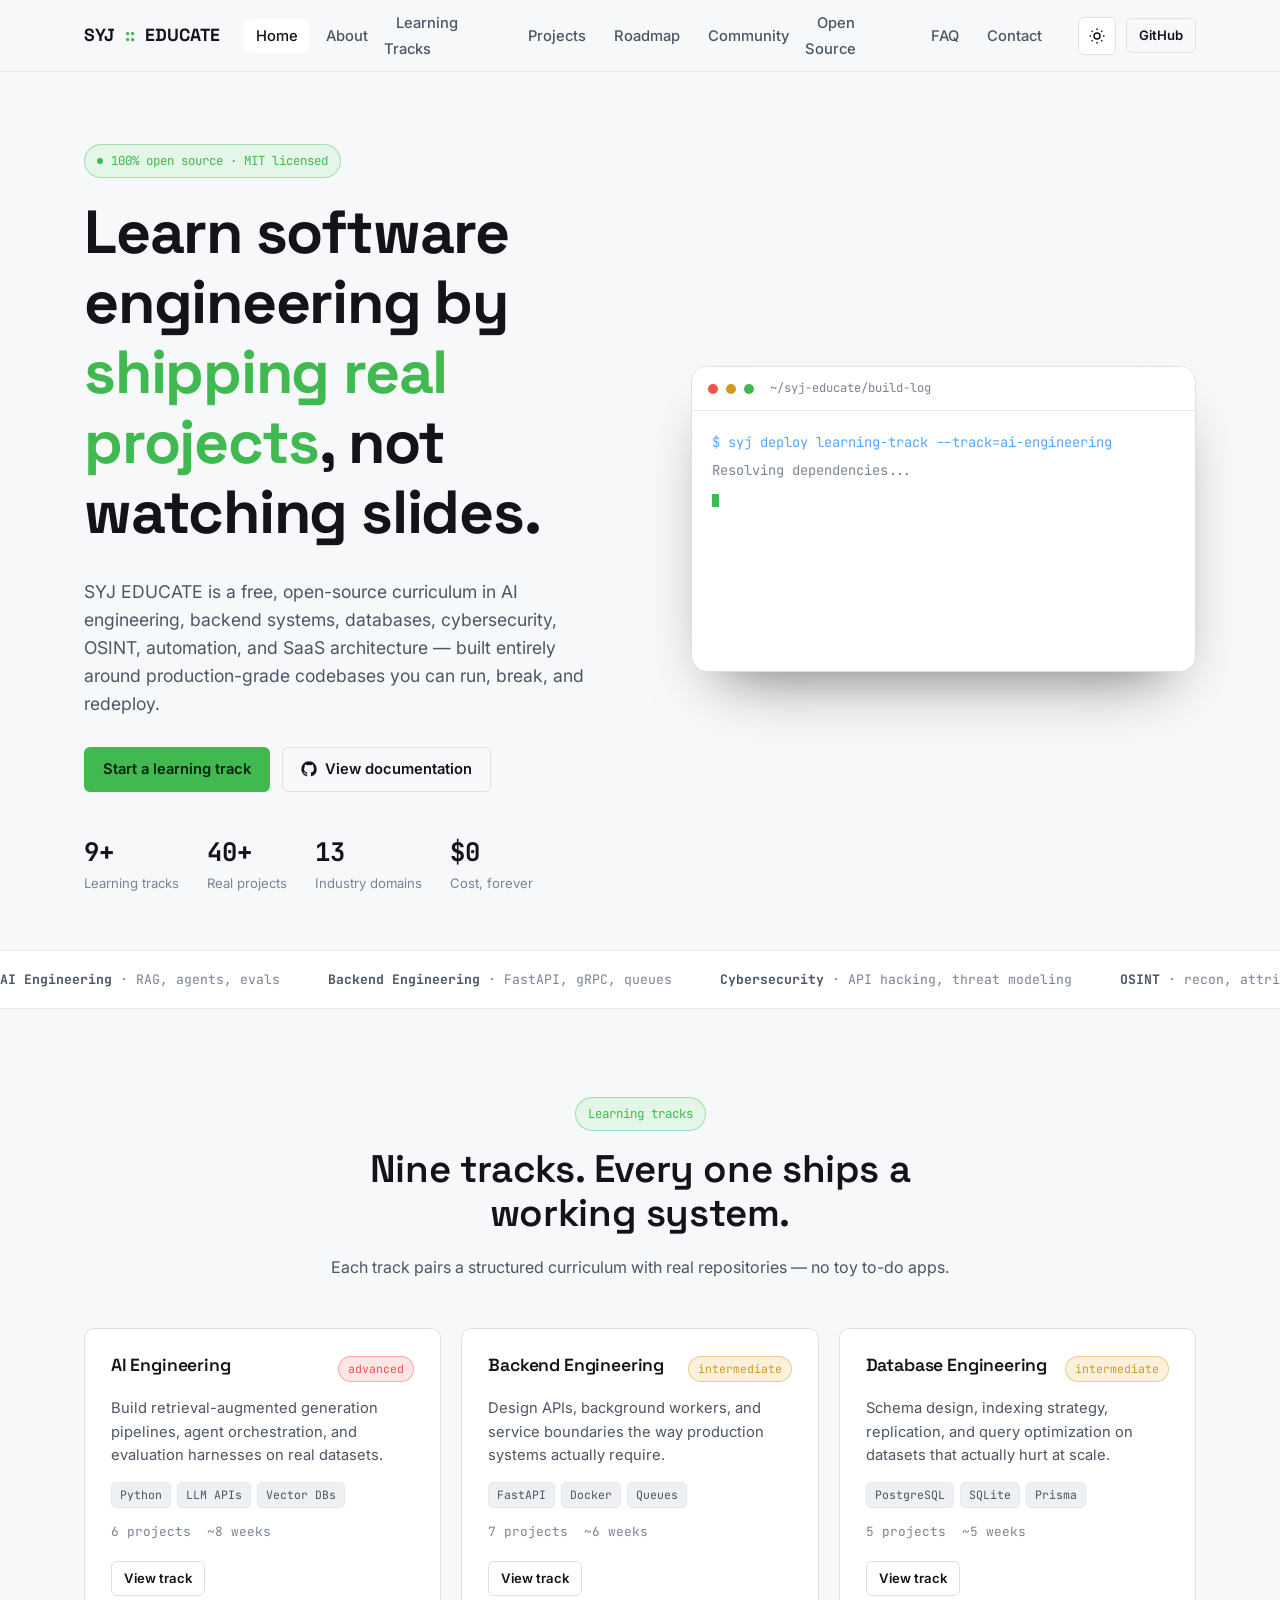
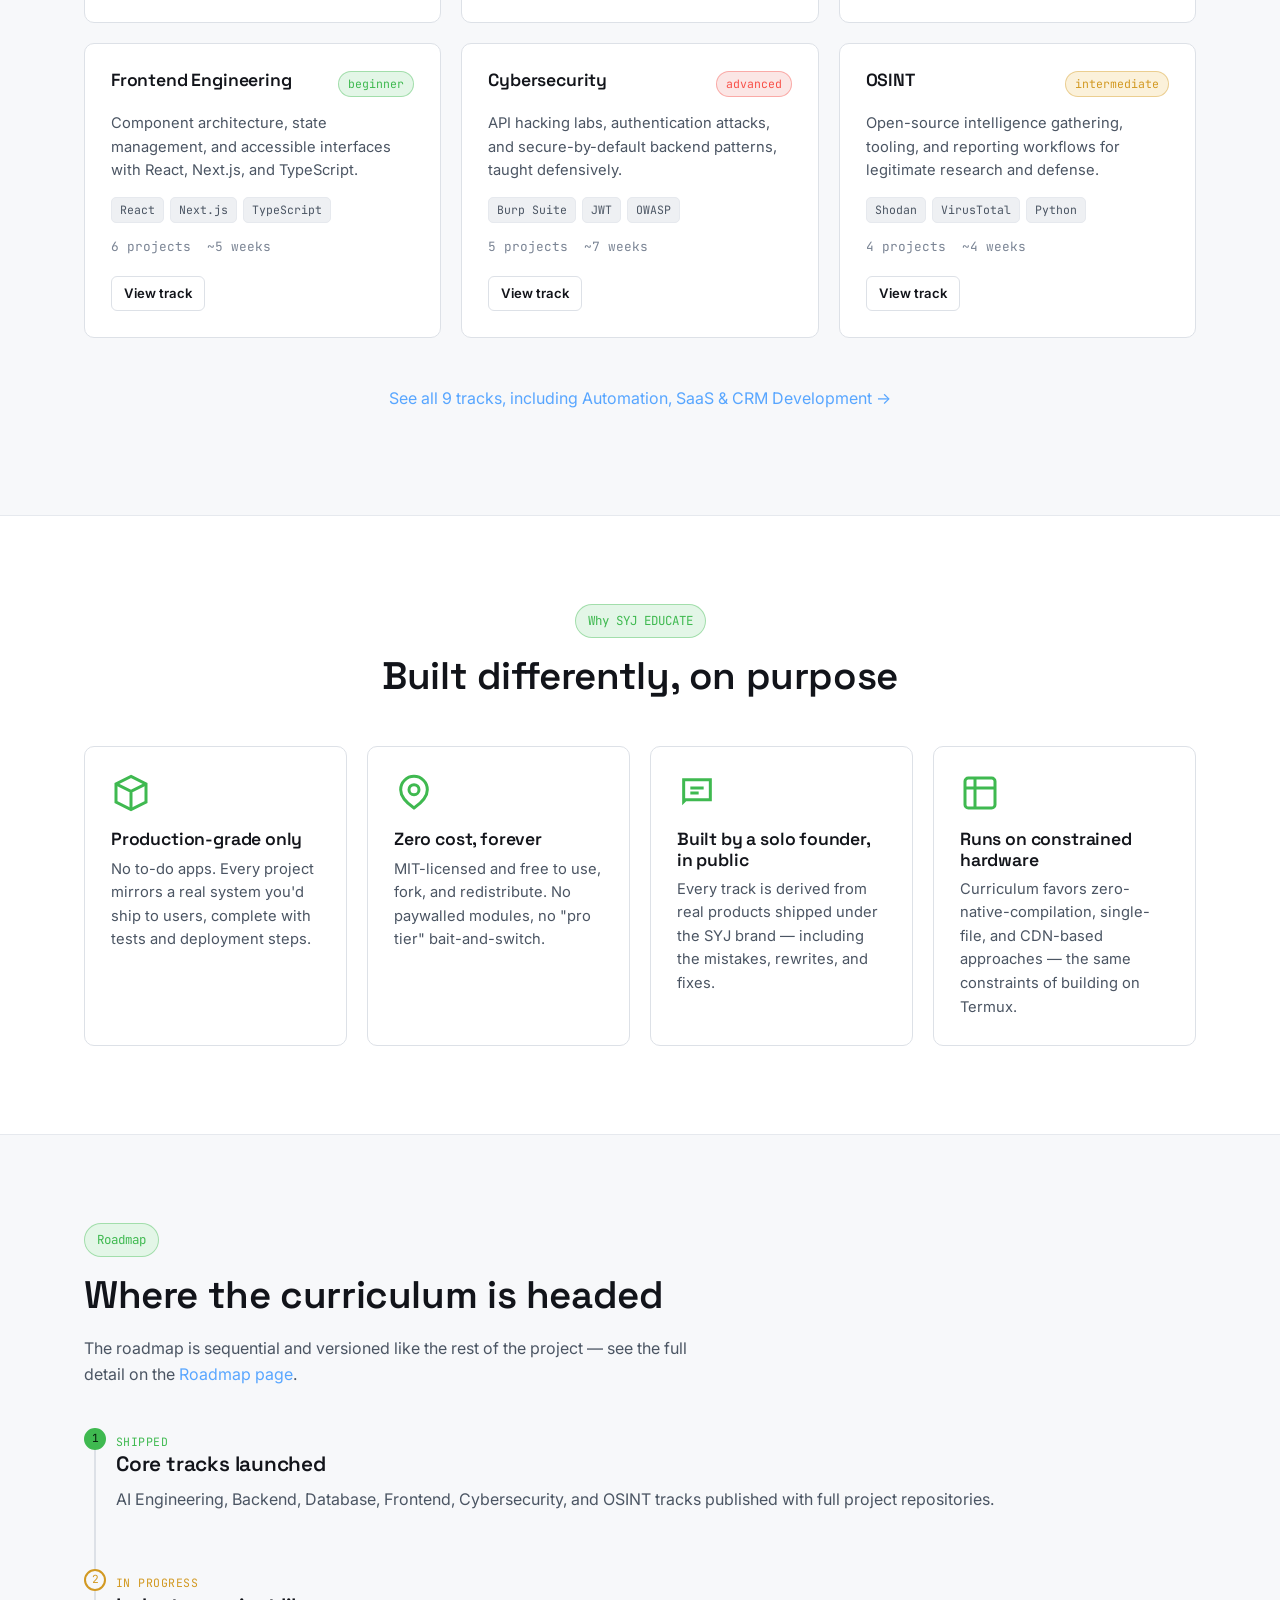
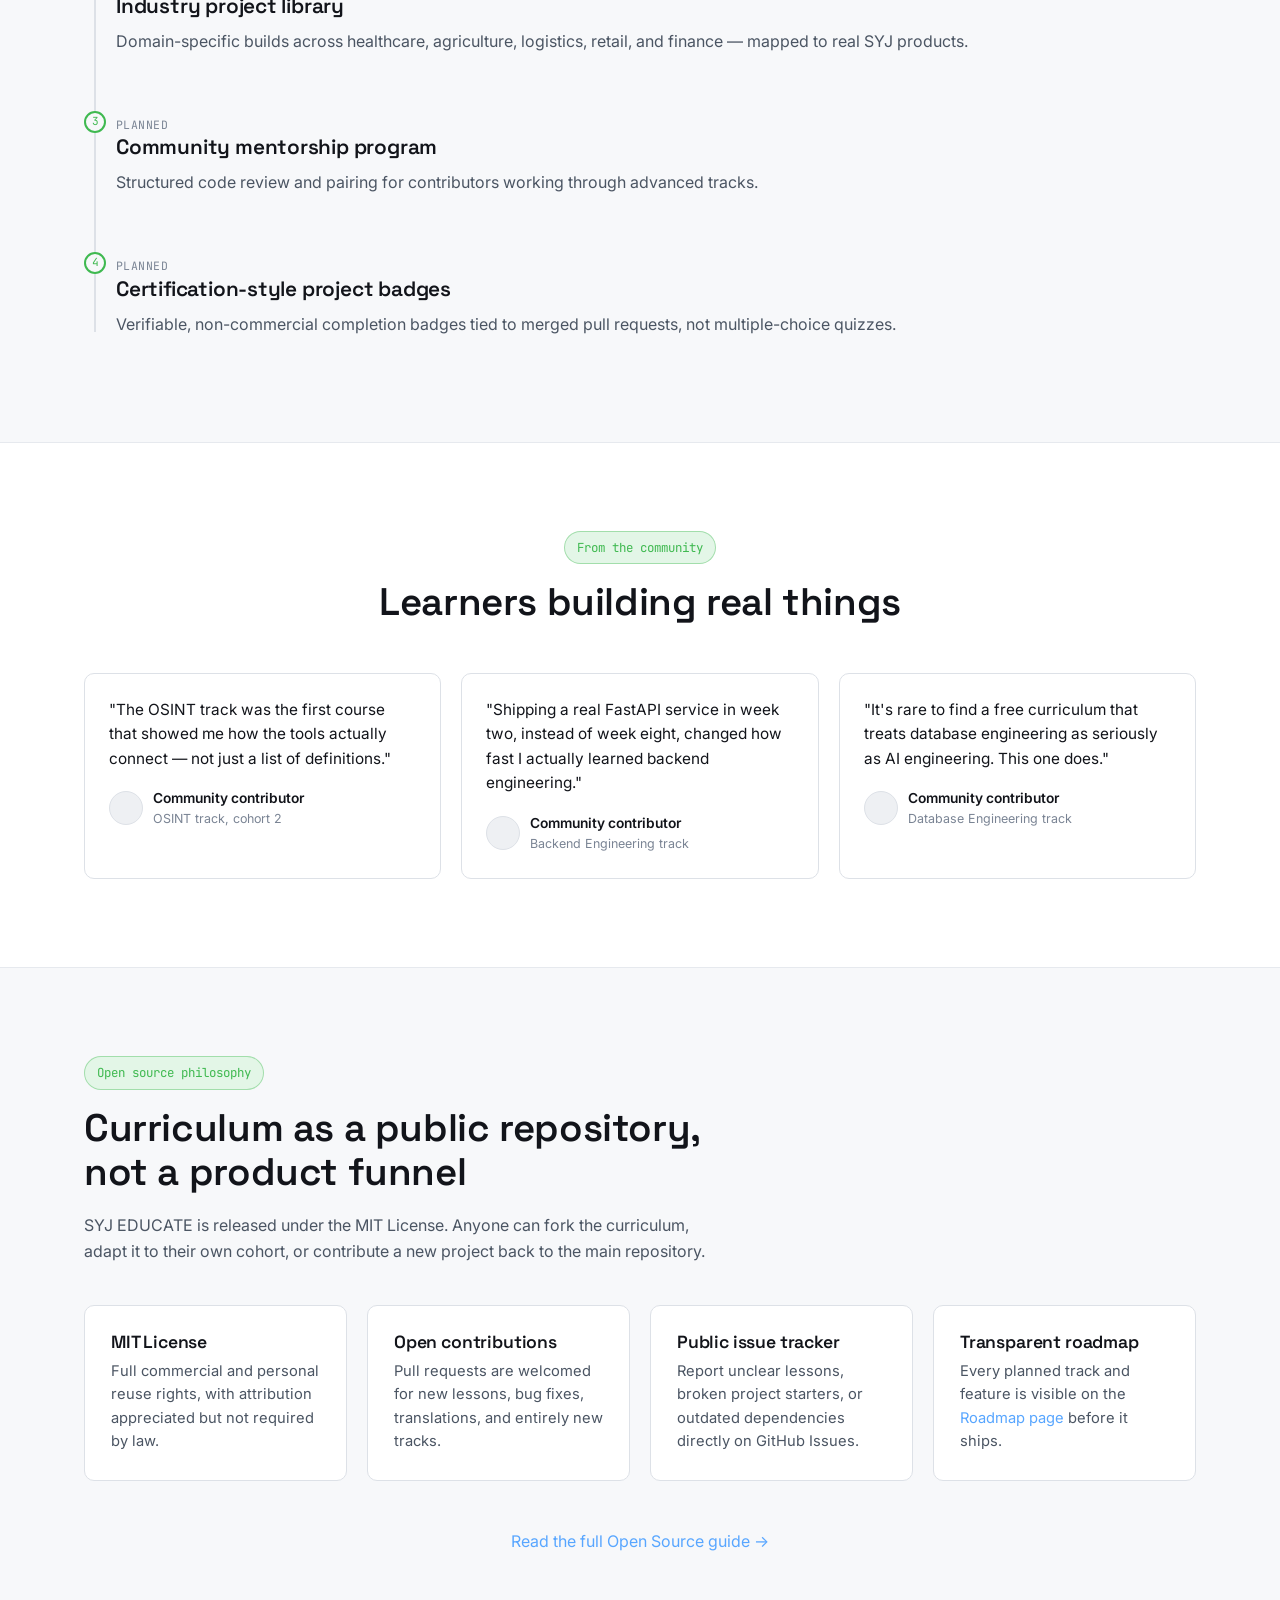
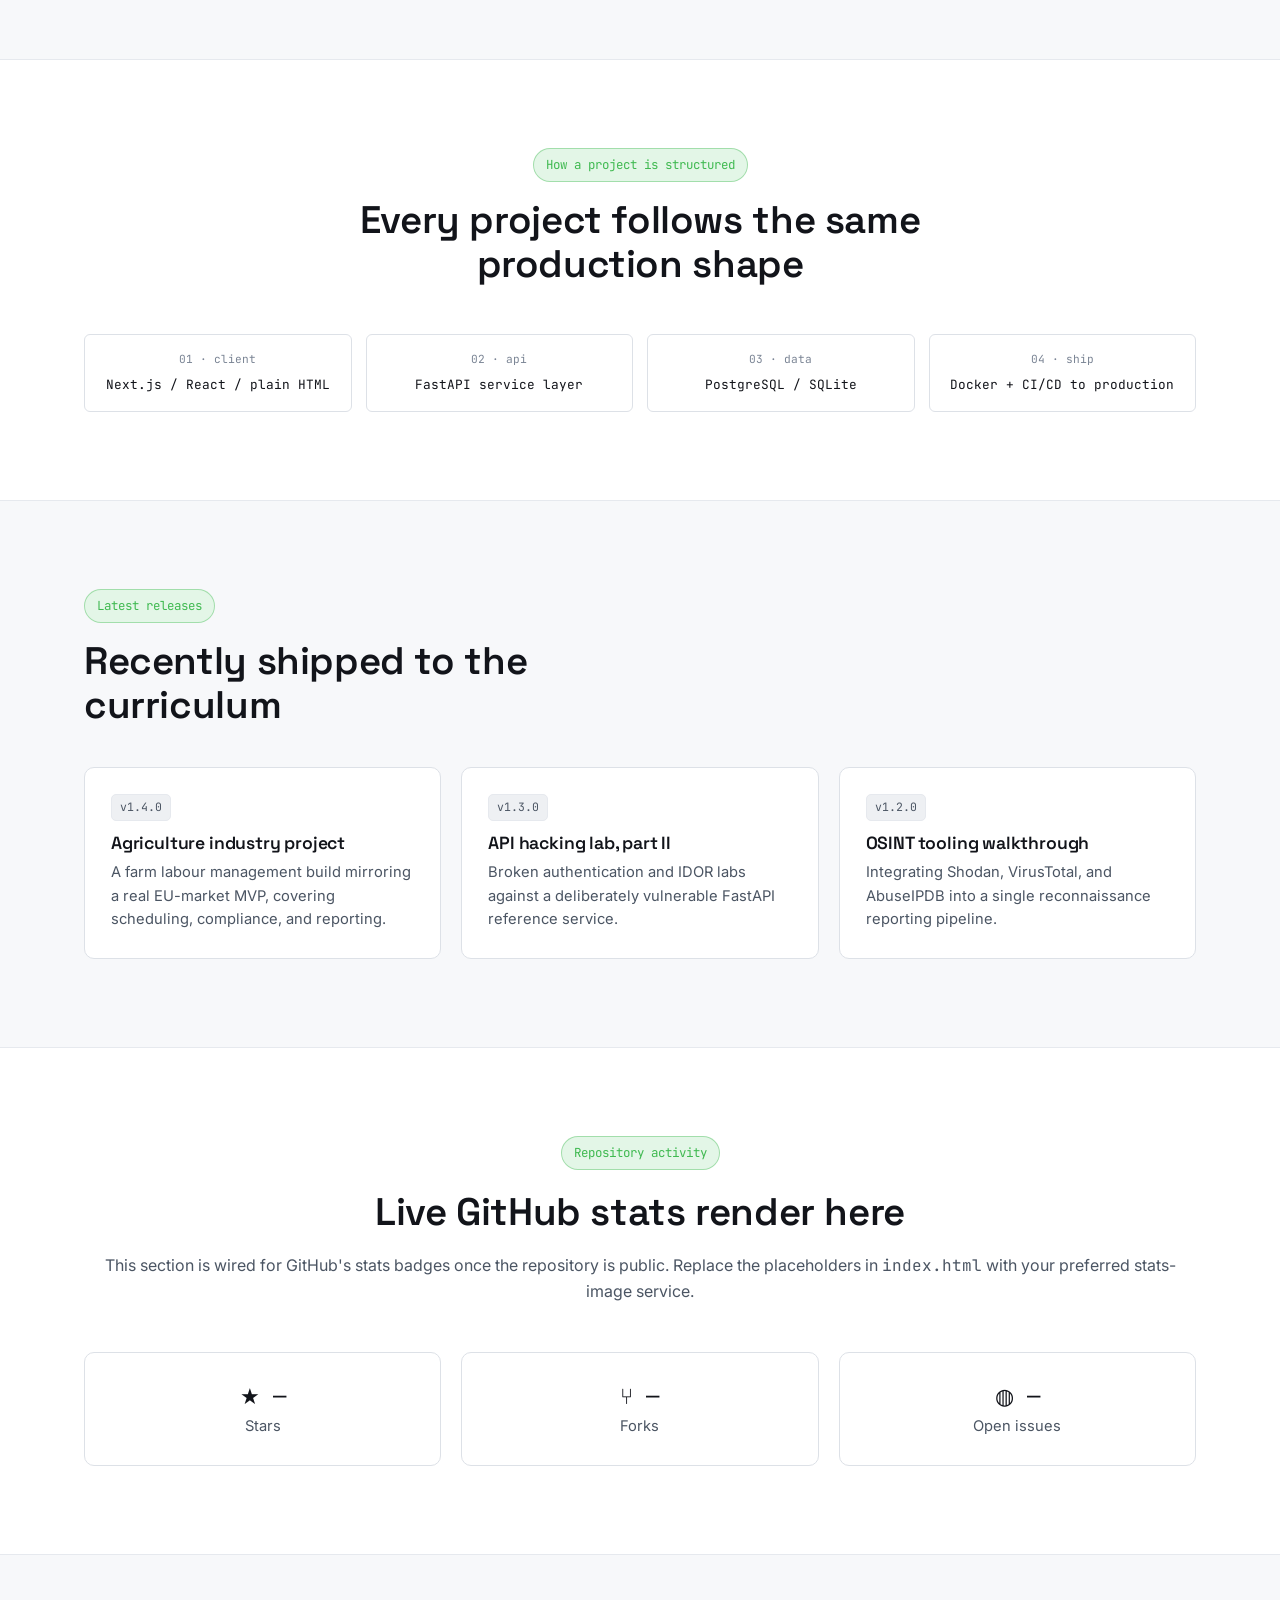
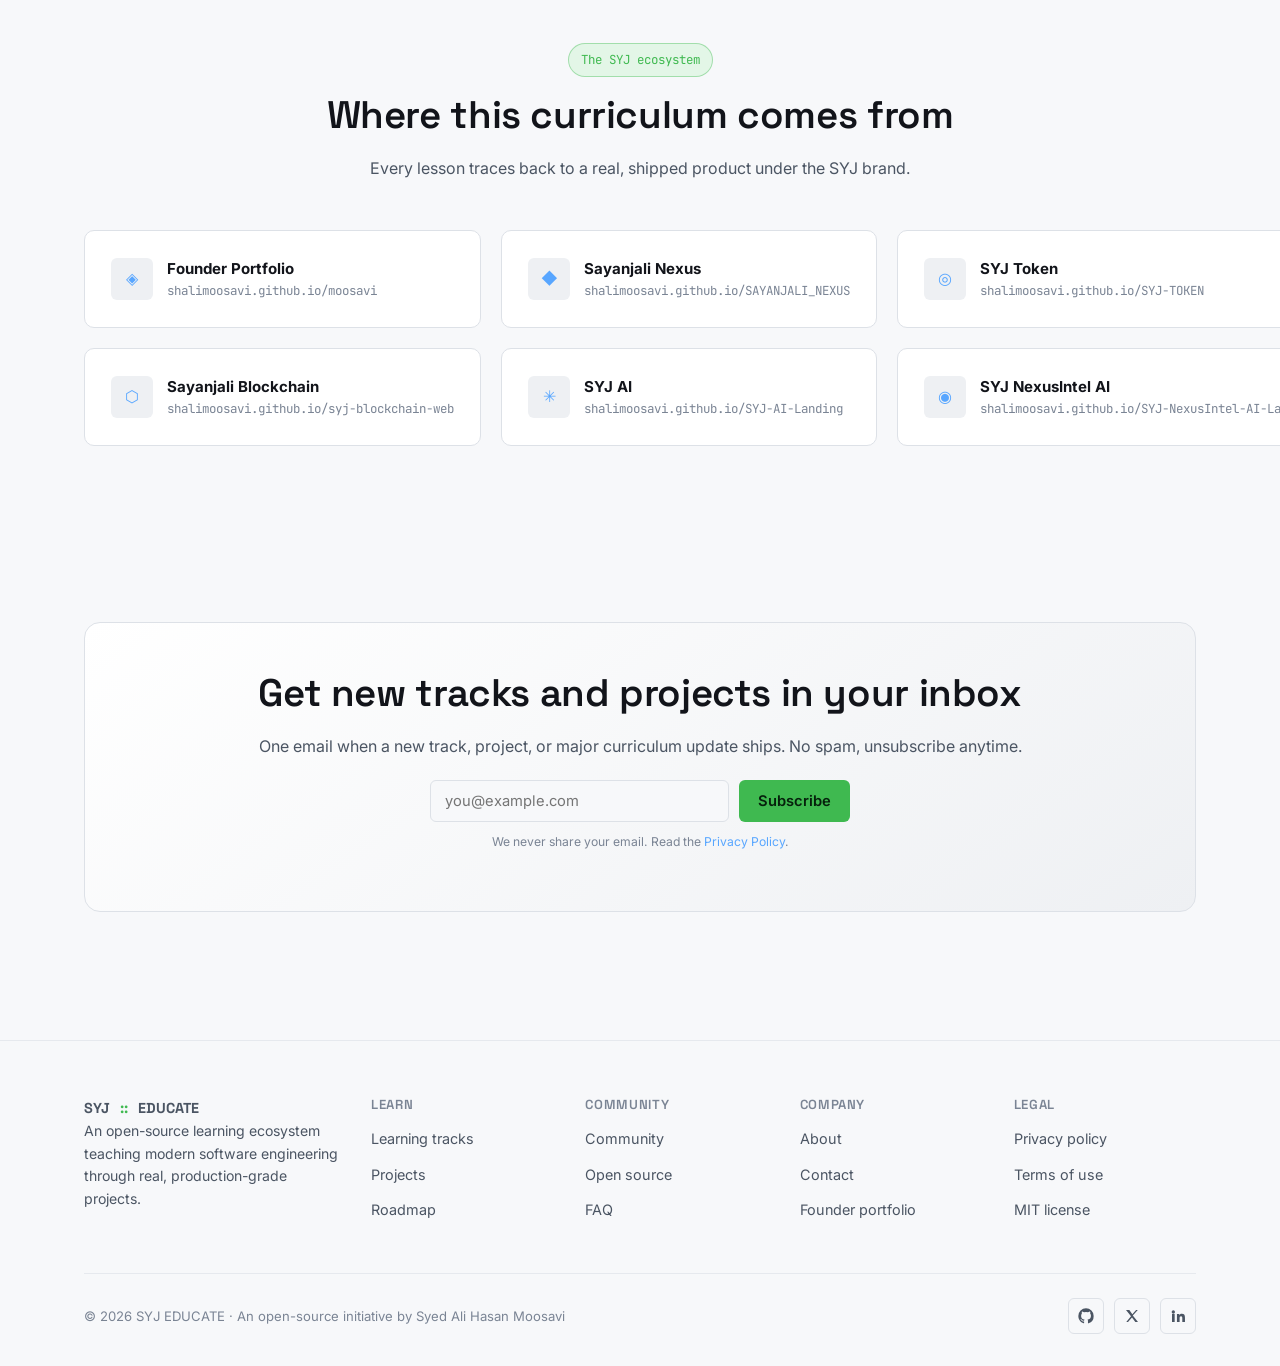
==== commit 24789485: "Fix GitHub Pages asset paths" ====
--- a/index.html
+++ b/index.html
@@ -31,10 +31,10 @@
 <meta name="twitter:creator" content="@SHAliMoosavi">
 
 <!-- Icons / manifest -->
-<link rel="icon" href="/favicon.ico" sizes="any">
-<link rel="icon" href="/icons/icon.svg" type="image/svg+xml">
-<link rel="apple-touch-icon" href="/icons/apple-touch-icon.png">
-<link rel="manifest" href="/site.webmanifest">
+<link rel="icon" href="favicon.ico" sizes="any">
+<link rel="icon" href="icons/icon.svg" type="image/svg+xml">
+<link rel="apple-touch-icon" href="icons/apple-touch-icon.png">
+<link rel="manifest" href="site.webmanifest">
 <meta name="theme-color" content="#12141a">
 
 <!-- Fonts -->
@@ -42,8 +42,8 @@
 <link rel="preconnect" href="https://fonts.gstatic.com" crossorigin>
 <link rel="stylesheet" href="https://fonts.googleapis.com/css2?family=Space+Grotesk:wght@500;600;700&family=Inter:wght@400;500;600&family=JetBrains+Mono:wght@400;500;700&display=swap">
 
-<link rel="preload" as="style" href="/css/main.css">
-<link rel="stylesheet" href="/css/main.css">
+<link rel="preload" as="style" href="css/main.css">
+<link rel="stylesheet" href="css/main.css">
 
 <!-- Schema.org: Organization -->
 <script type="application/ld+json">
@@ -569,6 +569,6 @@
   </div>
 </footer>
 
-<script src="/js/main.js" defer></script>
+<script src="js/main.js" defer></script>
 </body>
 </html>
